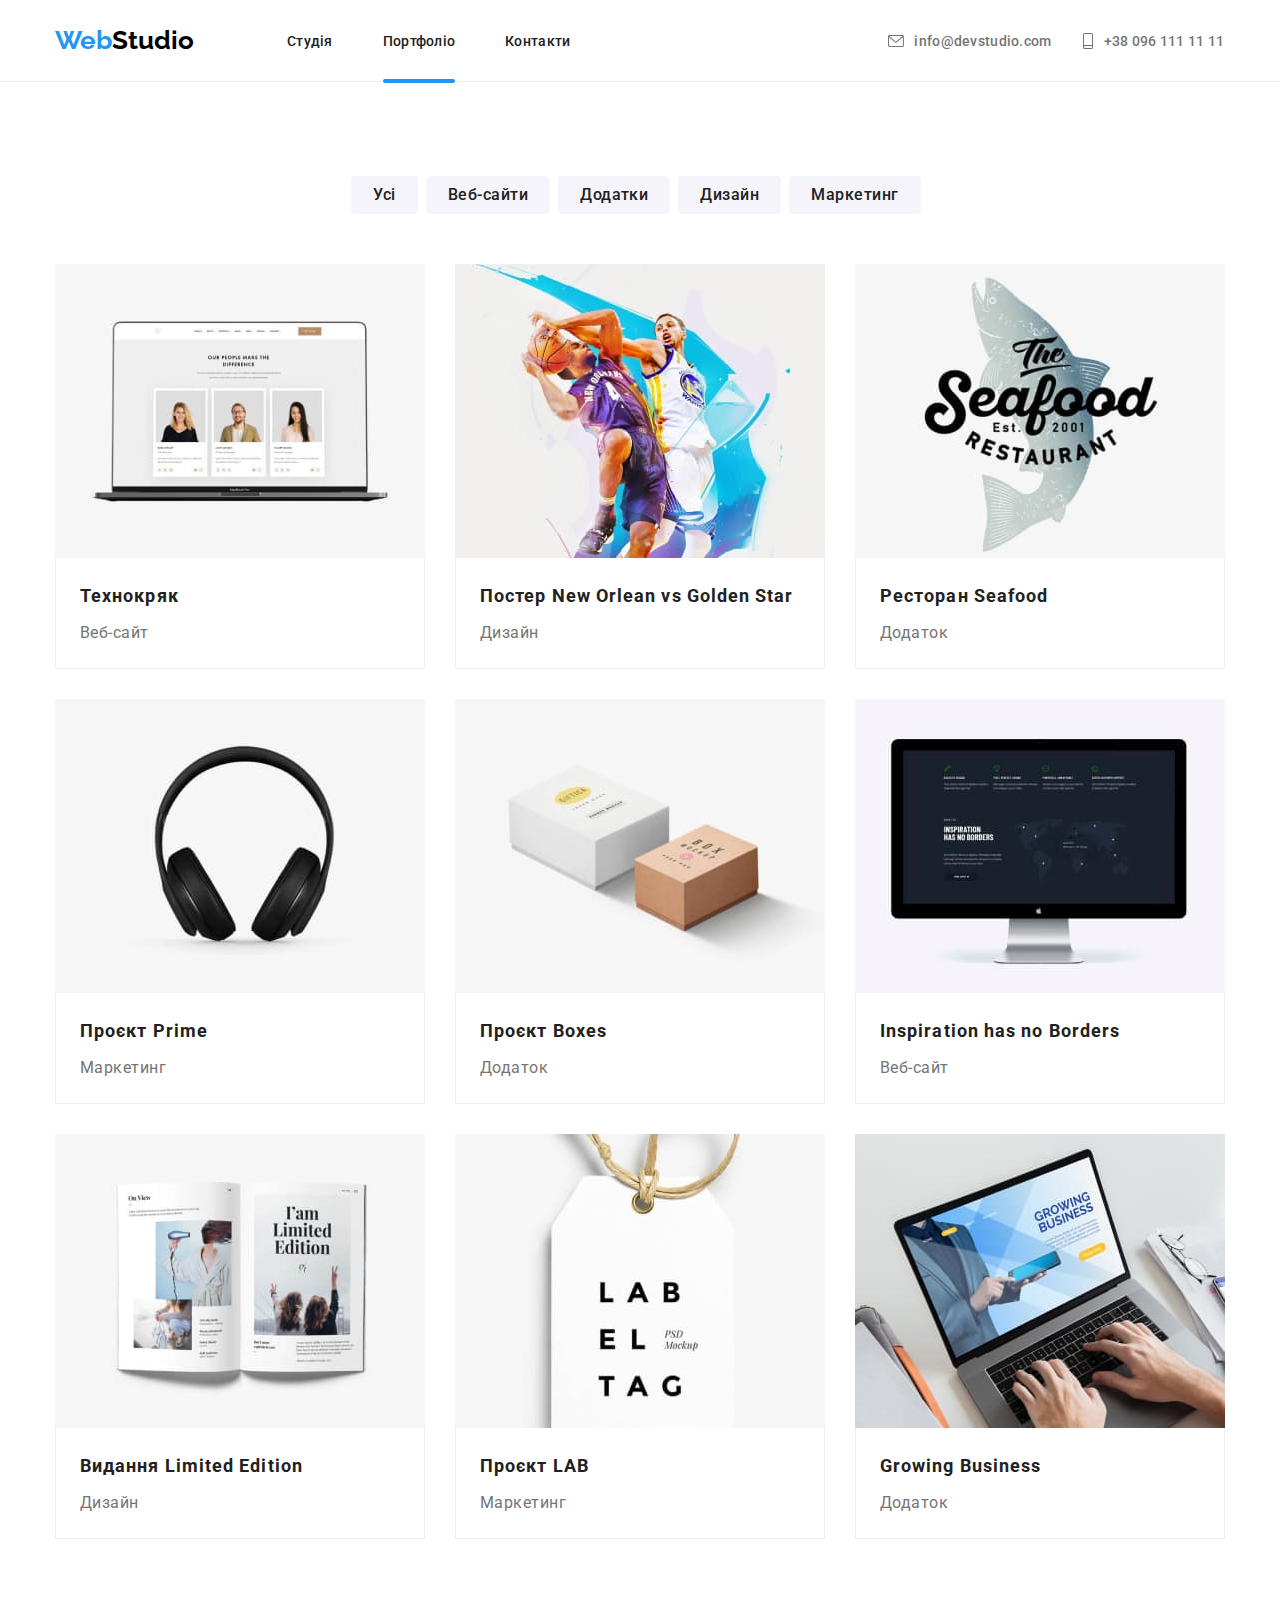
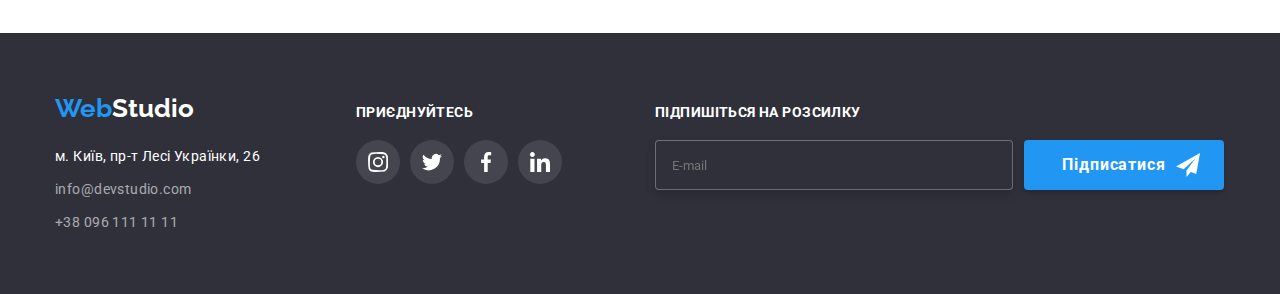
==== portfolio.html @ 70cdcb5f "Add files via upload" ====
<!DOCTYPE html>
<html lang="en">
<head>
    <meta charset="UTF-8">
    <meta http-equiv="X-UA-Compatible" content="IE=edge">
    <meta name="viewport" content="width=device-width, initial-scale=1.0">
    
    <link rel="stylesheet" href="node_modules/modern-normalize/modern-normalize.css">
    <link rel="preconnect" href="https://fonts.googleapis.com">
    <link rel="preconnect" href="https://fonts.gstatic.com" crossorigin>
    <link href="https://fonts.googleapis.com/css2?family=Raleway:wght@700&family=Roboto:wght@400;500;700;900&display=swap"
        rel="stylesheet">
    <link rel="stylesheet" href="./css/main.min.css">
    <title>Document</title>
</head>
<body>
<!--Header content  -->
    <header class="header">
    
    
    <div class="conteiner-header">
    
        <a class="logo-header" href="#">Web<span class="logo-type-header">Studio</span></a>
    
        <ul class="nav">
            <li class="list-studio"><a href="./index.html">Студія</a></li>
            <li class="list-portfolio"><a class="item-nav" href="./portfolio.html">Портфоліо</a></li>
            <li class="list-contact"><a href="/">Контакти</a></li>
        </ul>
    
        <div class="header-information">
            <ul class="header-icon">
    
                <li>
                    <a class="mail" href="mailto:info@devstudio.com">
                        <svg class="mail-icon" width="16" height="12">
                            <use href="./images/icons.svg#icon-envelope-5"></use>
                        </svg>
                        info@devstudio.com
                    </a>
                </li>
    
                <li>
                    <a class="tel" href="tel:+380961111111">
                        <svg class="tel-icon" width="12" height="16">
                            <use href="./images/icons.svg#icon-smartphone"></use>
                        </svg>
                        +38 096 111 11 11</a>
                </li>
            </ul>
        </div>
    </div>
    
    
    
    </header>

<!-- Main content -->
    <main>
        <section class="main-buttons">
            <div class="conteiner">
                <ul class="buttons">
                    <li>
                        <button class="button-sites" type="button">Усі</button>
                    </li>
                    <li>
                        <button class="button-sites" type="button">Веб-сайти</button>
                    </li>
                    <li>
                        <button class="button-sites" type="button">Додатки</button>
                    </li>
                    <li>
                        <button class="button-sites" type="button">Дизайн</button>
                    </li>
                    <li>
                        <button class="button-sites" type="button">Маркетинг</button>
                    </li>
                </ul>
            
            
                <ul class="portfolio-content">
                    <li>
                            <div class="portfolio-content-link">
                                <a class="port-link" href="#"></a>
                                <img src="images/img1.jpg" alt="Зображення ноутбуку" width="370" height="294">
                            
                                <div class="product-overlay">
                                    <p class="portfolio-box-text">Ресурс пропонує комплексні пропозиції з різним рівнем функціоналу та сервісів. Все це дозволить відвідувачу отримати
                                    вичерпні відомості про компанію чи приватну особу.</p>
                                </div> 
                            </div>                                  
                        
                            <div class="box-portfolio">
                                <h2 class="box-title">Технокряк</h2>
                                <p class="box-description">Веб-сайт</p>
                            </div>  
                    </li>
                    <li>
                            <div class="portfolio-content-link">
                                <a class="port-link" href="#"></a>
                                <img src="images/img2.jpg" alt="Зображення баскетболістів" width="370" height="294">

                                <div class="product-overlay">
                                    <p class="portfolio-box-text">Ресурс пропонує комплексні пропозиції з різним рівнем функціоналу та сервісів. Все це
                                        дозволить відвідувачу отримати
                                        вичерпні відомості про компанію чи приватну особу.</p>
                                </div>
                            </div>
                            <div class="box-portfolio">
                                <h2 class="box-title">Постер New Orlean vs Golden Star</h2>
                                <p class="box-description">Дизайн</p>
                            </div>
                    </li>
                    <li>
                            <div class="portfolio-content-link">
                                <a class="port-link" href="#"></a>
                                <img src="images/img3.jpg" alt="Логотип ресторану морської їжі" width="370" height="294">

                                <div class="product-overlay">
                                    <p class="portfolio-box-text">Ресурс пропонує комплексні пропозиції з різним рівнем функціоналу та сервісів. Все це
                                    дозволить відвідувачу отримати
                                    вичерпні відомості про компанію чи приватну особу.</p>
                                </div>
                            </div>
                            <div class="box-portfolio">
                                <h2 class="box-title">Ресторан Seafood</h2>
                                <p class="box-description">Додаток</p>
                            </div>
                    </li>
                    <li>
                        <div class="portfolio-content-link">
                        <a class="port-link" href="#"></a>
                        <img src="images/img4.jpg" alt="Зображення чорних навушників" width="370" height="294">

                        <div class="product-overlay">
                            <p class="portfolio-box-text">Ресурс пропонує комплексні пропозиції з різним рівнем функціоналу та сервісів. Все це
                                дозволить відвідувачу отримати
                                вичерпні відомості про компанію чи приватну особу.</p>
                        </div>
                        </div>
                        <div class="box-portfolio">
                            <h2 class="box-title">Проєкт Prime</h2>
                            <p class="box-description">Маркетинг</p>
                        </div>
                    </li>
                    <li>
                        <div class="portfolio-content-link">
                        <a class="port-link" href="#"></a>
                        <img src="images/img5.jpg" alt="Зображення оранжевої та білої коробочки" width="370" height="294">
                        <div class="product-overlay">
                            <p class="portfolio-box-text">Ресурс пропонує комплексні пропозиції з різним рівнем функціоналу та сервісів. Все це
                                дозволить відвідувачу отримати
                                вичерпні відомості про компанію чи приватну особу.</p>
                        </div>
                        </div>
                        <div class="box-portfolio">
                            <h2 class="box-title">Проєкт Boxes</h2>
                            <p class="box-description">Додаток</p>
                        </div>
                    </li>
                    <li>
                        <div class="portfolio-content-link">
                        <a class="port-link" href="#"></a>
                        <img src="images/img6.jpg" alt="Зображення комп'ютера з сайтом про натхнення" width="370" height="294">
                        <div class="product-overlay">
                            <p class="portfolio-box-text">Ресурс пропонує комплексні пропозиції з різним рівнем функціоналу та сервісів. Все це
                                дозволить відвідувачу отримати
                                вичерпні відомості про компанію чи приватну особу.</p>
                        </div>
                        </div>
                        <div class="box-portfolio">
                            <h2 class="box-title">Inspiration has no Borders</h2>
                            <p class="box-description">Веб-сайт</p>
                        
                        </div>
                    </li>
                    <li>
                        <div class="portfolio-content-link">
                        <a class="port-link" href="#"></a>
                        <img src="images/img7.jpg" alt="Зображення книги обмежене видання" width="370" height="294">
                        <div class="product-overlay">
                            <p class="portfolio-box-text">Ресурс пропонує комплексні пропозиції з різним рівнем функціоналу та сервісів. Все це
                                дозволить відвідувачу отримати
                                вичерпні відомості про компанію чи приватну особу.</p>
                        </div>
                        </div>
                        <div class="box-portfolio">
                            <h2 class="box-title">Видання Limited Edition</h2>
                            <p class="box-description">Дизайн</p>
                        </div>
                    </li>
                    <li>
                        <div class="portfolio-content-link">
                        <a class="port-link" href="#"></a>
                        <img src="images/img8.jpg" alt="Зображення білої етикетки з коричневою стрічкою" width="370" height="294">
                        <div class="product-overlay">
                            <p class="portfolio-box-text">Ресурс пропонує комплексні пропозиції з різним рівнем функціоналу та сервісів. Все це
                                дозволить відвідувачу отримати
                                вичерпні відомості про компанію чи приватну особу.</p>
                        </div>
                        </div>
                        <div class="box-portfolio">
                            <h2 class="box-title">Проєкт LAB</h2>
                            <p class="box-description">Маркетинг</p>    
                        </div>
                    </li>
                    <li>
                        <div class="portfolio-content-link">
                        <a class="port-link" href="#"></a>
                        <img src="images/img9.jpg" alt="Зображення робочого столу та ноутбуку зі сторінкою про зростаючий бізнес" width="370" height="294">
                        <div class="product-overlay">
                            <p class="portfolio-box-text">Ресурс пропонує комплексні пропозиції з різним рівнем функціоналу та сервісів. Все це
                                дозволить відвідувачу отримати
                                вичерпні відомості про компанію чи приватну особу.</p>
                        </div>
                        </div>
                        <div class="box-portfolio">
                            <h2 class="box-title">Growing Business</h2>
                            <p class="box-description">Додаток</p>
                        </div>
                    </li>
            
                </ul>
            
            </div>
        </section>

    </main>

<!-- Footer content -->
    <footer class="footer">
        <!-- Підвал -->
    
        <div class="conteiner-footer">
            <div class="footer-loc">
                <a class="logo-block-footer" href="#">Web<span class="logo-type-footer">Studio</span></a>
    
                <address>
                    <ul>
                        <li class="list-footer">
                            <a class="footer-geo" href="https://goo.gl/maps/CPtrU1FHBa2aNyZL9" target="_blank"
                                rel="noopener noreferrer nofollow">м. Київ,
                                пр-т Лесі
                                Українки, 26</a>
                        </li>
                        <li class="list-footer">
                            <a class="footer-mail" href="mailto:info@devstudio.com">info@devstudio.com</a>
                        </li>
                        <li>
                            <a class="footer-tel" href="tel:+380961111111">+38 096 111 11 11</a>
                        </li>
                    </ul>
                </address>
            </div>
    
            <div class="footer-icon">
                <p class="footer-txt">Приєднуйтесь</p>
                <ul class="footer-icon-item">
                    <li>
                        <a class="card-soc-footer" href="#">
                            <svg class="card-soc-icon-footer" width="20" height="20">
                                <use href="./images/icons.svg#icon-instagram"></use>
                            </svg>
                        </a>
                    </li>
    
                    <li>
                        <a class="card-soc-footer" href="#">
                            <svg class="card-soc-icon-footer" width="20" height="20">
                                <use href="./images/icons.svg#icon-tw"></use>
                            </svg>
                        </a>
                    </li>
    
                    <li>
                        <a class="card-soc-footer" href="#">
                            <svg class="card-soc-icon-footer" width="20" height="20">
                                <use href="./images/icons.svg#icon-facebook"></use>
                            </svg>
                        </a>
                    </li>
    
                    <li>
                        <a class="card-soc-footer" href="#">
                            <svg class="card-soc-icon-footer" width="20" height="20">
                                <use href="./images/icons.svg#icon-icon_IN"></use>
                            </svg>
                        </a>
                    </li>
                </ul>
            </div>

            <div class="footer-form">
                <p class="footer-form-txt">Підпишіться на розсилку</p>
                <form>
                    <input class="form-mail" type="email" name="E-mail" id="E-mail" placeholder="E-mail" aria-label="E-mail" />
                
                    <button class="footer-form-button" type="submit"><span class="footer-form-button-txt">Підписатися</span>
                        <svg class="footer-form-icon" width="24" height="24">
                            <use href="./images/symbol-defs .svg#icon-icon-send"></use>
                        </svg>
                    </button>
                
                </form>
            </div>

        </div>
    </footer>

</body>
</html>
---- css/main.min.css ----
nav,footer,header,aside{display:block}html,body{height:100%;width:100%;line-height:1;font-size:14px;font-family:"Roboto","Raleway"}input,button,textarea{font-family:inherit}input::-ms-clear{display:none}.button{cursor:pointer}img{vertical-align:top}h1,h2,h3,h4,h5,h6{font-size:inherit;font-weight:inherit}img{max-width:100%;display:block}textarea{resize:none}*{padding:0;margin:0;border:0}*,*:before,*:after{-webkit-box-sizing:border-box;box-sizing:border-box}button::-moz-focus-inner{padding:0;border:0}a,a:visited{text-decoration:none}a:hover{text-decoration:none}ul li{list-style:none}.header{padding-top:25px;padding-bottom:25px;border-bottom:1px solid #ececec}.conteiner-header{display:-webkit-box;display:-ms-flexbox;display:flex;-webkit-box-align:center;-ms-flex-align:center;align-items:center;width:1200px;margin:0 auto;padding:0 15px}.logo-header{color:#2196f3;font-family:"Raleway";font-weight:700;font-size:26px;line-height:31px;margin-right:93px}.logo-type-header{color:#000}.nav{display:-webkit-box;display:-ms-flexbox;display:flex;-webkit-box-align:center;-ms-flex-align:center;align-items:center;font-family:inherit;font-weight:500;font-size:14px;line-height:16px;letter-spacing:.02em;color:#212121;cursor:pointer;margin-right:318px}.list-studio,.list-portfolio{margin-right:50px}.nav>li>a{font-family:inherit;font-weight:500;font-size:14px;line-height:16px;letter-spacing:.02em;color:#212121;-webkit-transition-property:color;transition-property:color;-webkit-transition-duration:250ms;transition-duration:250ms;-webkit-transition-timing-function:cubic-bezier(0.4, 0, 0.2, 1);transition-timing-function:cubic-bezier(0.4, 0, 0.2, 1);padding-bottom:33px;position:relative}.nav>li>a:hover{color:#2196f3}.item-nav::after{position:absolute;content:"";display:block;width:100%;height:4px;background-color:#2196f3;border-radius:2px;left:0;bottom:-1px}.mail{font-family:inherit;font-weight:500;font-size:14px;line-height:16px;letter-spacing:.02em;color:#757575;margin-right:30px;display:-webkit-box;display:-ms-flexbox;display:flex;-webkit-box-align:center;-ms-flex-align:center;align-items:center;-webkit-transition-property:color;transition-property:color;-webkit-transition-duration:250ms;transition-duration:250ms;-webkit-transition-timing-function:cubic-bezier(0.4, 0, 0.2, 1);transition-timing-function:cubic-bezier(0.4, 0, 0.2, 1)}.mail:hover,.mail:focus{color:#2196f3}.mail-icon{margin-right:10px;fill:#757575;-webkit-transition-property:color;transition-property:color;-webkit-transition-duration:250ms;transition-duration:250ms;-webkit-transition-timing-function:cubic-bezier(0.4, 0, 0.2, 1);transition-timing-function:cubic-bezier(0.4, 0, 0.2, 1)}.mail:hover .mail-icon,.mail:focus .mail-icon{fill:#2196f3}.tel-icon{margin-right:10px;fill:currentColor;-webkit-transition-property:color;transition-property:color;-webkit-transition-duration:250ms;transition-duration:250ms;-webkit-transition-timing-function:cubic-bezier(0.4, 0, 0.2, 1);transition-timing-function:cubic-bezier(0.4, 0, 0.2, 1)}.tel:hover .tel-icon,.tel:focus .tel-icon{fill:#2196f3}.header-icon{display:-webkit-box;display:-ms-flexbox;display:flex;-webkit-box-align:center;-ms-flex-align:center;align-items:center;-webkit-box-pack:center;-ms-flex-pack:center;justify-content:center}.tel{font-family:inherit;font-weight:500;font-size:14px;line-height:16px;letter-spacing:.02em;color:#757575;display:-webkit-box;display:-ms-flexbox;display:flex;-webkit-box-align:center;-ms-flex-align:center;align-items:center;-webkit-transition-property:color;transition-property:color;-webkit-transition-duration:250ms;transition-duration:250ms;-webkit-transition-timing-function:cubic-bezier(0.4, 0, 0.2, 1);transition-timing-function:cubic-bezier(0.4, 0, 0.2, 1)}.tel:hover,.tel:focus{color:#2196f3}.title{background:#2f303a;padding:200px 0 200px 0;background-image:-webkit-gradient(linear, left top, right top, from(rgba(47, 48, 58, 0.4)), to(rgba(47, 48, 58, 0.4))),url(../images/img_bg.jpg);background-image:linear-gradient(to right, rgba(47, 48, 58, 0.4), rgba(47, 48, 58, 0.4)),url(../images/img_bg.jpg);background-repeat:no-repeat;background-size:cover}.title-site{font-family:inherit;font-weight:900;font-size:44px;line-height:60px;text-align:center;letter-spacing:.06em;text-transform:uppercase;color:#fff;max-width:696px;margin:0 auto;margin-bottom:32px}.conteiner-title{width:1200px;margin:0 auto;padding:0 15px}.conteiner{margin:0 auto;width:1200px;padding:0 15px}.button{display:block;margin:0 auto;background:#2196f3;-webkit-box-shadow:0px 4px 4px rgba(0,0,0,.15);box-shadow:0px 4px 4px rgba(0,0,0,.15);border-radius:4px;padding:10px 32px 10px 32px;-webkit-transition-property:background-color;transition-property:background-color;-webkit-transition-duration:250ms;transition-duration:250ms;-webkit-transition-timing-function:cubic-bezier(0.4, 0, 0.2, 1);transition-timing-function:cubic-bezier(0.4, 0, 0.2, 1)}.button:hover,.button:focus{background:#188ce8;-webkit-box-shadow:0px 4px 4px rgba(0,0,0,.15);box-shadow:0px 4px 4px rgba(0,0,0,.15)}.button:active{background:#188ce8;-webkit-box-shadow:0px 4px 4px rgba(0,0,0,.15);box-shadow:0px 4px 4px rgba(0,0,0,.15)}.button-txt{font-family:inherit;font-weight:700;font-size:16px;line-height:30px;display:-webkit-box;display:-ms-flexbox;display:flex;-webkit-box-align:center;-ms-flex-align:center;align-items:center;text-align:center;letter-spacing:.06em;color:#fff}.qualites{display:-webkit-box;display:-ms-flexbox;display:flex;-ms-flex-line-pack:center;align-content:center;padding-top:94px;padding-bottom:94px}.qualites-list{display:-webkit-box;display:-ms-flexbox;display:flex;gap:30px}.qualites-icon-warning{margin:0 auto;width:270px;height:120px;background:#f5f4fa;border-radius:4px;margin-bottom:30px;display:-webkit-box;display:-ms-flexbox;display:flex;-webkit-box-pack:center;-ms-flex-pack:center;justify-content:center;-webkit-box-align:center;-ms-flex-align:center;align-items:center}.qualites-title{font-family:inherit;font-weight:700;font-size:14px;line-height:16px;letter-spacing:.03em;text-transform:uppercase;color:#212121;margin-bottom:10px}.qualites-txt{font-family:inherit;font-weight:400;font-size:14px;line-height:24px;letter-spacing:.03em;color:#757575;width:270px}.about-company{padding-bottom:94px}.company-title{font-family:inherit;font-weight:700;font-size:36px;line-height:42px;text-align:center;letter-spacing:.03em;color:#212121;text-align:center;margin-bottom:50px}.company-img{display:-webkit-box;display:-ms-flexbox;display:flex;position:relative}.company-img-label{position:relative}.image-company{margin-right:30px}.label{position:absolute;width:370px;height:70px;background:rgba(47,48,58,.8);bottom:0}.label-txt{font-weight:700;font-size:14px;line-height:16px;text-align:center;letter-spacing:.03em;text-transform:uppercase;color:#fff;margin-top:27px}.command{padding-top:94px;padding-bottom:94px;background:#f5f4fa}.command-title{font-family:inherit;font-weight:700;font-size:36px;line-height:42px;text-align:center;letter-spacing:.03em;color:#212121;margin-bottom:50px}.list-command{display:-webkit-box;display:-ms-flexbox;display:flex;-ms-flex-line-pack:center;align-content:center}.list-command>li{margin-right:30px}.command-members{font-family:inherit;font-weight:500;font-size:16px;line-height:19px;text-align:center;letter-spacing:.03em;color:#212121;margin-bottom:10px}.command-position{font-family:inherit;font-weight:400;font-size:16px;line-height:19px;text-align:center;letter-spacing:.03em;color:#757575;margin-bottom:16px}.card{width:270px;padding:30px;background:#fff;-webkit-box-shadow:0px 1px 3px rgba(0,0,0,.12),0px 1px 1px rgba(0,0,0,.14),0px 2px 1px rgba(0,0,0,.2);box-shadow:0px 1px 3px rgba(0,0,0,.12),0px 1px 1px rgba(0,0,0,.14),0px 2px 1px rgba(0,0,0,.2);border-radius:0px 0px 4px 4px}.card-soc-link{display:-webkit-box;display:-ms-flexbox;display:flex;-webkit-box-pack:center;-ms-flex-pack:center;justify-content:center;gap:10px}.card-soc{display:-webkit-box;display:-ms-flexbox;display:flex;-webkit-box-align:center;-ms-flex-align:center;align-items:center;-webkit-box-pack:center;-ms-flex-pack:center;justify-content:center;width:44px;height:44px;background-color:#fff;border-radius:50%;-webkit-transition-property:background-color;transition-property:background-color;-webkit-transition-duration:250ms;transition-duration:250ms;-webkit-transition-timing-function:cubic-bezier(0.4, 0, 0.2, 1);transition-timing-function:cubic-bezier(0.4, 0, 0.2, 1)}.card-soc:hover,.card-soc:focus{background-color:#2196f3;outline:none}.card-soc-icon{fill:#afb1b8;-webkit-transition-property:fill;transition-property:fill;-webkit-transition-duration:250ms;transition-duration:250ms;-webkit-transition-timing-function:cubic-bezier(0.4, 0, 0.2, 1);transition-timing-function:cubic-bezier(0.4, 0, 0.2, 1)}.card-soc:hover .card-soc-icon,.card-soc:focus .card-soc-icon{fill:#fff}.klients{padding-top:94px;padding-bottom:94px}.klients-title{font-style:normal;font-weight:700;font-size:36px;line-height:42px;text-align:center;letter-spacing:.03em;color:#212121;margin-bottom:50px}.klients-list{display:-webkit-box;display:-ms-flexbox;display:flex;-ms-flex-line-pack:center;align-content:center;-webkit-box-pack:center;-ms-flex-pack:center;justify-content:center;gap:30px}.klients-link{display:-webkit-box;display:-ms-flexbox;display:flex;-webkit-box-align:center;-ms-flex-align:center;align-items:center;-webkit-box-pack:center;-ms-flex-pack:center;justify-content:center;border:1px solid #afb1b8;border-radius:4px;width:170px;height:92px;-webkit-transition-property:border;transition-property:border;-webkit-transition-duration:250ms;transition-duration:250ms;-webkit-transition-timing-function:cubic-bezier(0.4, 0, 0.2, 1);transition-timing-function:cubic-bezier(0.4, 0, 0.2, 1)}.klients-link:hover,.klients-link:focus{border:1px solid #2196f3}.klients-icon{fill:#afb1b8;-webkit-transition-property:fill;transition-property:fill;-webkit-transition-duration:250ms;transition-duration:250ms;-webkit-transition-timing-function:cubic-bezier(0.4, 0, 0.2, 1);transition-timing-function:cubic-bezier(0.4, 0, 0.2, 1)}.klients-link:hover .klients-icon,.klients-link:focus .klients-icon{fill:#2196f3}.logo-block-footer{display:inline-block;font-family:"Raleway";font-weight:700;font-size:26px;line-height:31px;color:#2196f3;margin-bottom:20px}.logo-type-footer{color:#fff}.list-footer{margin-bottom:9px;width:231px}.footer{padding-bottom:60px;padding-top:60px;background:#2f303a}.conteiner-footer{width:1200px;margin:0 auto;padding:0 15px;display:-webkit-box;display:-ms-flexbox;display:flex;-webkit-box-align:baseline;-ms-flex-align:baseline;align-items:baseline}.footer-loc{margin-right:70px}.footer-geo{font-family:inherit;font-style:normal;font-size:14px;line-height:24px;letter-spacing:.03em;color:#fff}.footer-mail{font-family:inherit;font-style:normal;font-size:14px;line-height:24px;letter-spacing:.03em;color:rgba(255,255,255,.6)}.footer-tel{font-family:inherit;font-style:normal;font-size:14px;line-height:24px;letter-spacing:.03em;color:rgba(255,255,255,.6)}.footer-icon{display:inline-block;margin-right:93px}.footer-icon-item{display:-webkit-box;display:-ms-flexbox;display:flex;gap:10px}.footer-txt{font-family:"Roboto";font-style:normal;font-weight:700;font-size:14px;line-height:16px;letter-spacing:.03em;text-transform:uppercase;color:#fff;margin-bottom:20px}.card-soc-footer{display:-webkit-box;display:-ms-flexbox;display:flex;-webkit-box-align:center;-ms-flex-align:center;align-items:center;-webkit-box-pack:center;-ms-flex-pack:center;justify-content:center;width:44px;height:44px;background:rgba(255,255,255,.1);border-radius:50%;-webkit-transition-property:background-color;transition-property:background-color;-webkit-transition-duration:250ms;transition-duration:250ms;-webkit-transition-timing-function:cubic-bezier(0.4, 0, 0.2, 1);transition-timing-function:cubic-bezier(0.4, 0, 0.2, 1)}.card-soc-footer:hover,.card-soc-footer:focus{background-color:#2196f3}.card-soc-icon-footer{fill:#fff}.footer-form{display:inline-block}.footer-form-txt{margin-bottom:20px;font-family:"Roboto";font-style:normal;font-weight:700;font-size:14px;line-height:16px;letter-spacing:.03em;text-transform:uppercase;color:#fff}.form-mail{color:#fff;border:1px solid rgba(255,255,255,.3);-webkit-filter:drop-shadow(0px 4px 4px rgba(0, 0, 0, 0.15));filter:drop-shadow(0px 4px 4px rgba(0, 0, 0, 0.15));border-radius:4px;width:358px;height:50px;background:#2f303a;padding-left:16px;margin-right:11px;position:relative}.footer-form-button{background:#2196f3;-webkit-box-shadow:0px 4px 4px rgba(0,0,0,.15);box-shadow:0px 4px 4px rgba(0,0,0,.15);border-radius:4px;width:200px;height:50px;position:absolute}.footer-form-button-txt{font-family:"Roboto";font-style:normal;font-weight:700;font-size:16px;line-height:30px;letter-spacing:.06em;color:#fff;margin-right:10px;margin-left:-10px}.footer-form-icon{position:absolute;top:13px}.main-buttons{padding-top:94px;padding-bottom:94px}.buttons{display:-webkit-box;display:-ms-flexbox;display:flex;-webkit-box-pack:center;-ms-flex-pack:center;justify-content:center;margin-bottom:50px}ul.buttons>li{display:inline;margin-right:8px}.button-sites{padding:6px 22px 6px 22px;background:#f5f4fa;font-family:inherit;font-weight:500;font-size:16px;line-height:26px;text-align:center;letter-spacing:.03em;color:#212121;border-radius:4px;cursor:pointer;-webkit-transition-property:background,color,-webkit-box-shadow;transition-property:background,color,-webkit-box-shadow;transition-property:background,color,box-shadow;transition-property:background,color,box-shadow,-webkit-box-shadow;-webkit-transition-duration:250ms;transition-duration:250ms;-webkit-transition-timing-function:cubic-bezier(0.4, 0, 0.2, 1);transition-timing-function:cubic-bezier(0.4, 0, 0.2, 1)}.button-sites:active,.button-sites:hover,.button-sites:focus{background:#2196f3;color:#fff;border-radius:4px;-webkit-box-shadow:0px 3px 1px rgba(0,0,0,.1),0px 1px 2px rgba(0,0,0,.08),0px 2px 2px rgba(0,0,0,.12);box-shadow:0px 3px 1px rgba(0,0,0,.1),0px 1px 2px rgba(0,0,0,.08),0px 2px 2px rgba(0,0,0,.12)}.portfolio-content{position:relative;width:1200px;margin:0 auto;display:-webkit-box;display:-ms-flexbox;display:flex;-ms-flex-wrap:wrap;flex-wrap:wrap;gap:30px}.portfolio-content>li{-webkit-transition-property:-webkit-box-shadow;transition-property:-webkit-box-shadow;transition-property:box-shadow;transition-property:box-shadow, -webkit-box-shadow;-webkit-transition-duration:250ms;transition-duration:250ms;-webkit-transition-timing-function:cubic-bezier(0.4, 0, 0.2, 1);transition-timing-function:cubic-bezier(0.4, 0, 0.2, 1)}.portfolio-content>li:hover{-webkit-box-shadow:0px 1px 1px rgba(0,0,0,.12),0px 4px 4px rgba(0,0,0,.06),1px 4px 6px rgba(0,0,0,.16);box-shadow:0px 1px 1px rgba(0,0,0,.12),0px 4px 4px rgba(0,0,0,.06),1px 4px 6px rgba(0,0,0,.16)}.portfolio-content>li:hover .product-overlay{-webkit-transform:translateY(0);transform:translateY(0)}.portfolio-content-link{position:relative;overflow:hidden}.product-overlay{position:absolute;top:0;height:294px;width:370px;-webkit-transform:translateY(137%);transform:translateY(137%);-webkit-transition:-webkit-transform;transition:-webkit-transform;transition:transform;transition:transform, -webkit-transform;-webkit-transition-duration:250ms;transition-duration:250ms;-webkit-transition-timing-function:cubic-bezier(0.4, 0, 0.2, 1);transition-timing-function:cubic-bezier(0.4, 0, 0.2, 1);background:rgba(33,150,243,.9)}.portfolio-content>li:hover .product-overlay{-webkit-transform:translateY(0);transform:translateY(0)}.portfolio-box-text{font-weight:400;font-size:18px;line-height:28px;letter-spacing:.03em;font-style:normal;font-family:"Roboto";color:#fff;padding:63px 24px}.box-portfolio{padding:20px 24px 20px 24px;background:#fff;border:1px solid #eee;border-top:0px}.box-title{margin-bottom:4px;font-family:inherit;font-weight:700;font-size:18px;line-height:36px;letter-spacing:.06em;color:#212121}.box-description{font-family:inherit;font-weight:400;font-size:16px;line-height:30px;letter-spacing:.03em;color:#757575}.backdrop{position:fixed;top:0;left:0;width:100%;height:100%;background:rgba(0,0,0,.2);opacity:1;-webkit-transition:visibility,opacity 250ms cubic-bezier(0.4, 0, 0.2, 1);transition:visibility,opacity 250ms cubic-bezier(0.4, 0, 0.2, 1)}.backdrop.is-hidden{opacity:0;pointer-events:none;visibility:hidden}.modal{position:absolute;top:50%;left:50%;-webkit-transform:translate(-50%, -50%);transform:translate(-50%, -50%);width:528px;height:581px;background:#fff;-webkit-box-shadow:0px 1px 3px rgba(0,0,0,.12),0px 1px 1px rgba(0,0,0,.14),0px 2px 1px rgba(0,0,0,.2);box-shadow:0px 1px 3px rgba(0,0,0,.12),0px 1px 1px rgba(0,0,0,.14),0px 2px 1px rgba(0,0,0,.2);border-radius:4px;padding:40px}label{display:-webkit-box;display:-ms-flexbox;display:flex}.modal-title{font-family:"Roboto";font-style:normal;font-weight:700;font-size:20px;line-height:23px;text-align:center;letter-spacing:.03em;color:#212121;margin-bottom:12px}.box-form{width:100%}.form-field{margin-bottom:10px;position:relative}.form-input{margin:0;border:1px solid rgba(33,33,33,.2);border-radius:4px;width:100%;padding:12px 42px;-webkit-transition-property:border;transition-property:border;-webkit-transition-duration:250ms;transition-duration:250ms;-webkit-transition-timing-function:cubic-bezier(0.4, 0, 0.2, 1);transition-timing-function:cubic-bezier(0.4, 0, 0.2, 1);cursor:pointer}.form-input:hover,.form-input:focus{border:1px solid #2196f3}.form-field-icon{position:absolute;top:29px;left:12px;-webkit-transition-property:fill;transition-property:fill;-webkit-transition-duration:250ms;transition-duration:250ms;-webkit-transition-timing-function:cubic-bezier(0.4, 0, 0.2, 1);transition-timing-function:cubic-bezier(0.4, 0, 0.2, 1)}.form-input:hover+.form-field-icon,.form-input:focus+.form-field-icon{fill:#2196f3}.input-l{margin:0;border:1px solid rgba(33,33,33,.2);border-radius:4px;width:100%;padding:12px 16px;-webkit-transition-property:border;transition-property:border;-webkit-transition-duration:250ms;transition-duration:250ms;-webkit-transition-timing-function:cubic-bezier(0.4, 0, 0.2, 1);transition-timing-function:cubic-bezier(0.4, 0, 0.2, 1);cursor:pointer}.input-l:hover,.input-l:focus{border:1px solid #2196f3}.form-label{margin-bottom:4px;font-weight:400;font-size:12px;line-height:14px;letter-spacing:.01em;color:#757575}.modal-conditions{margin-bottom:30px;margin-right:12px}.modal-form-txt{font-family:"Roboto";font-style:normal;font-weight:400;font-size:14px;line-height:24px;letter-spacing:.03em;color:#757575}.conditions{font-family:"Roboto";font-style:normal;font-weight:400;font-size:14px;line-height:24px;letter-spacing:.03em;-webkit-text-decoration-line:underline;text-decoration-line:underline;color:#2196f3;margin-left:5px}.close{position:absolute;top:6px;right:5px}.btn-close:hover>.close,.btn-close:focus>.close{fill:#2196f3}.btn-close{position:absolute;right:8px;top:8px;border-radius:50%;width:30px;height:30px;background:#fff;border:1px solid rgba(0,0,0,.1);cursor:pointer}.checkbox{margin-top:4px;margin-right:7px;width:16px;height:15px;appearance:none;-webkit-appearance:none;-moz-appearance:none;display:-webkit-box;display:-ms-flexbox;display:flex}.check__box{margin-right:7px;margin-top:4px;width:16px;height:15px;display:-webkit-box;display:-ms-flexbox;display:flex}.checkbox:checked+.check__box{background-image:url(../images/icon_check.svg)}.checkbox:checked+.check__box>.check__box_b{opacity:0}.button-modal{background:#2196f3;-webkit-box-shadow:0px 4px 4px rgba(0,0,0,.15);box-shadow:0px 4px 4px rgba(0,0,0,.15);border-radius:4px;width:200px;height:50px;margin:0 164px;-webkit-transition-property:background;transition-property:background;-webkit-transition-duration:250ms;transition-duration:250ms;-webkit-transition-timing-function:cubic-bezier(0.4, 0, 0.2, 1);transition-timing-function:cubic-bezier(0.4, 0, 0.2, 1);-webkit-transform:translateX(-20%);transform:translateX(-20%)}.button-modal:hover,.button-modal:focus{background:#188ce8}.button-modal-form-txt{font-weight:700;font-size:16px;line-height:30px;letter-spacing:.06em;color:#fff}/*# sourceMappingURL=main.min.css.map */
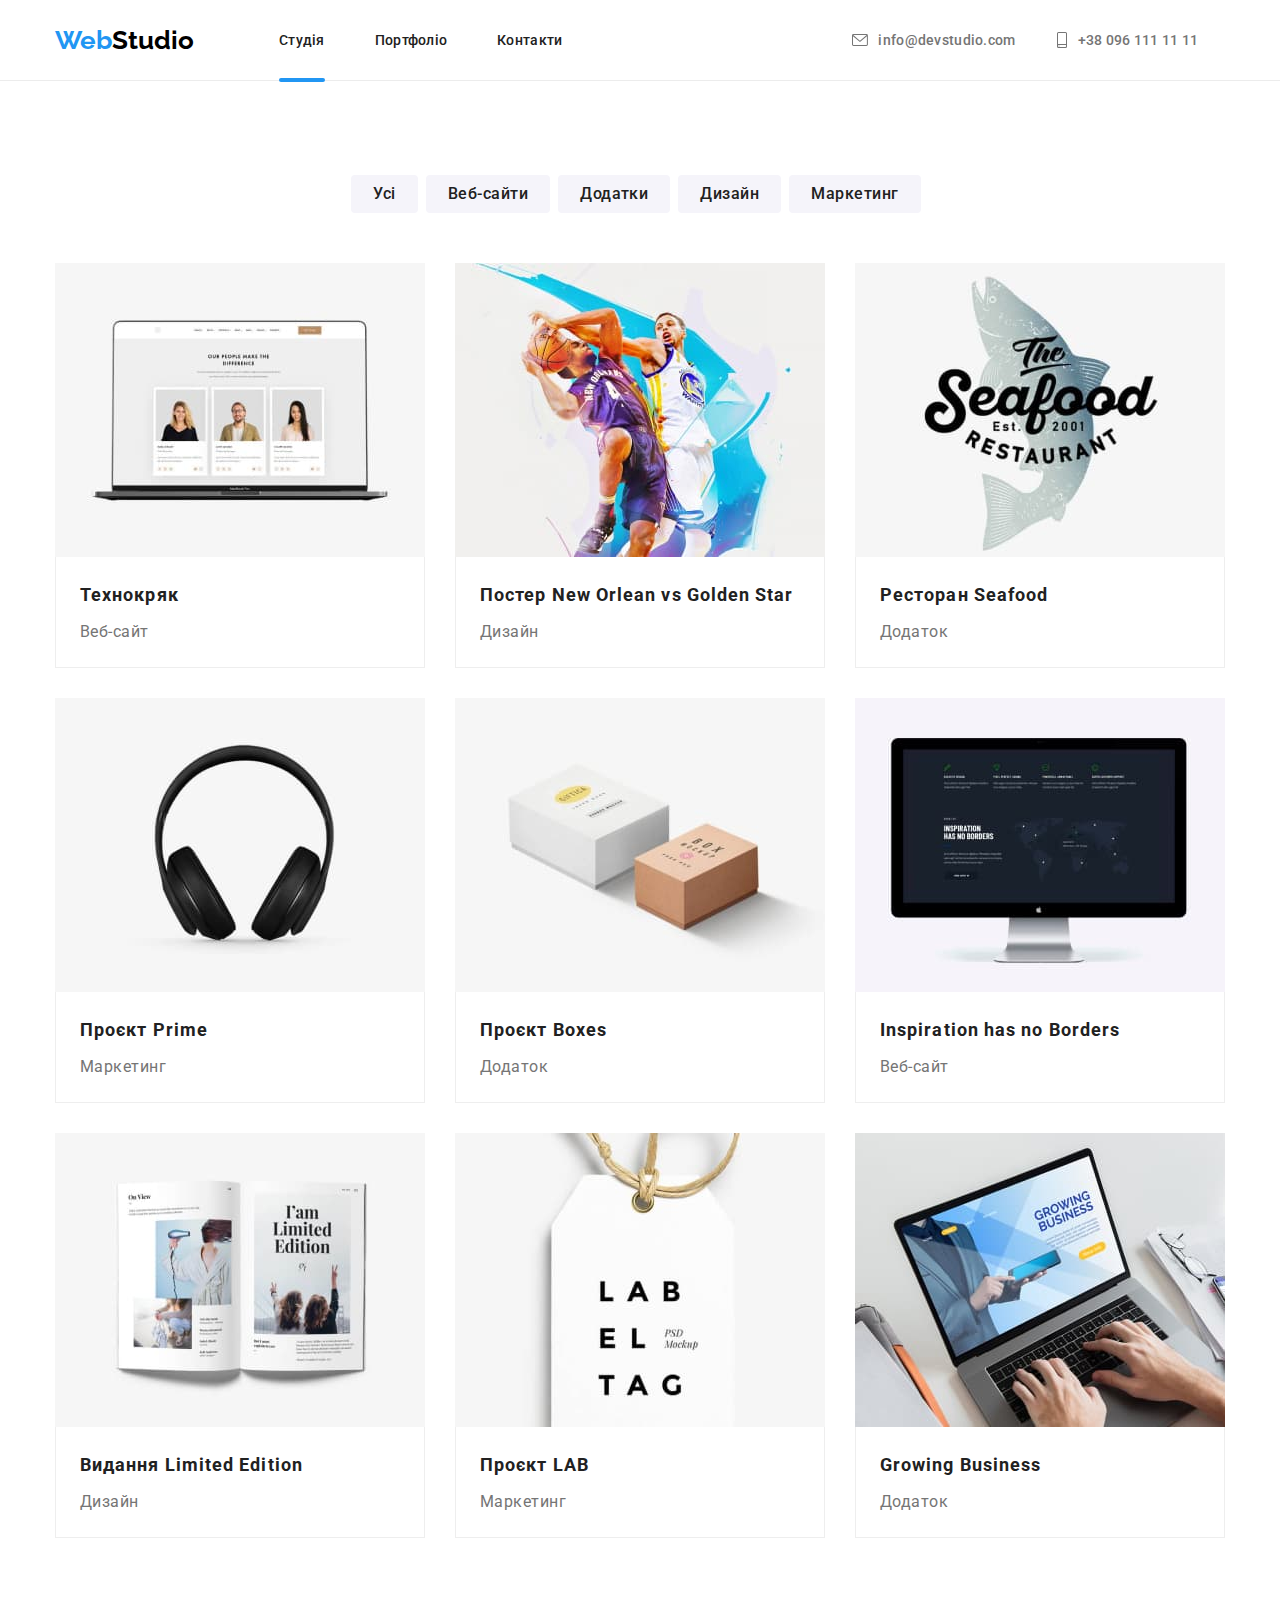
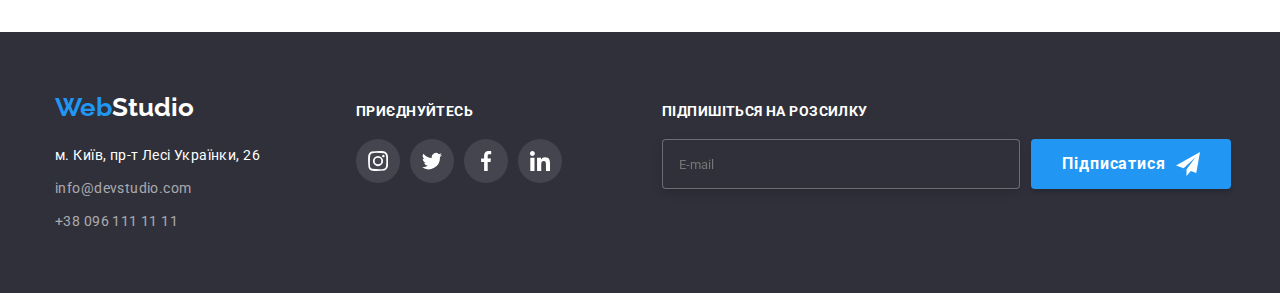
==== commit c81a9eef: "." ====
--- a/portfolio.html
+++ b/portfolio.html
@@ -23,12 +23,12 @@
         <a class="logo-header" href="#">Web<span class="logo-type-header">Studio</span></a>
     
         <ul class="nav">
-            <li class="list-studio"><a href="./index.html">Студія</a></li>
-            <li class="list-portfolio"><a class="item-nav" href="./portfolio.html">Портфоліо</a></li>
-            <li class="list-contact"><a href="/">Контакти</a></li>
+            <li class="list-studio"><a href="./index.html" class="item-nav">Студія</a></li>
+            <li class="list-portfolio"><a href="./portfolio.html" class="item-nav-list">Портфоліо</a></li>
+            <li class="list-contact"><a href="/" class="item-nav-list">Контакти</a></li>
         </ul>
     
-        <div class="header-information">
+        <div class="header-information header-centr">
             <ul class="header-icon">
     
                 <li>
@@ -49,7 +49,7 @@
                 </li>
             </ul>
         </div>
-    </div>
+
     
     
     
@@ -292,15 +292,15 @@
 
             <div class="footer-form">
                 <p class="footer-form-txt">Підпишіться на розсилку</p>
-                <form>
+                <form class="form-flex">
                     <input class="form-mail" type="email" name="E-mail" id="E-mail" placeholder="E-mail" aria-label="E-mail" />
-                
+            
                     <button class="footer-form-button" type="submit"><span class="footer-form-button-txt">Підписатися</span>
                         <svg class="footer-form-icon" width="24" height="24">
                             <use href="./images/symbol-defs .svg#icon-icon-send"></use>
                         </svg>
                     </button>
-                
+            
                 </form>
             </div>
 
--- a/css/main.min.css
+++ b/css/main.min.css
@@ -1 +1 @@
-nav,footer,header,aside{display:block}html,body{height:100%;width:100%;line-height:1;font-size:14px;font-family:"Roboto","Raleway"}input,button,textarea{font-family:inherit}input::-ms-clear{display:none}.button{cursor:pointer}img{vertical-align:top}h1,h2,h3,h4,h5,h6{font-size:inherit;font-weight:inherit}img{max-width:100%;display:block}textarea{resize:none}*{padding:0;margin:0;border:0}*,*:before,*:after{-webkit-box-sizing:border-box;box-sizing:border-box}button::-moz-focus-inner{padding:0;border:0}a,a:visited{text-decoration:none}a:hover{text-decoration:none}ul li{list-style:none}.header{padding-top:25px;padding-bottom:25px;border-bottom:1px solid #ececec}.conteiner-header{display:-webkit-box;display:-ms-flexbox;display:flex;-webkit-box-align:center;-ms-flex-align:center;align-items:center;width:1200px;margin:0 auto;padding:0 15px}.logo-header{color:#2196f3;font-family:"Raleway";font-weight:700;font-size:26px;line-height:31px;margin-right:93px}.logo-type-header{color:#000}.nav{display:-webkit-box;display:-ms-flexbox;display:flex;-webkit-box-align:center;-ms-flex-align:center;align-items:center;font-family:inherit;font-weight:500;font-size:14px;line-height:16px;letter-spacing:.02em;color:#212121;cursor:pointer;margin-right:318px}.list-studio,.list-portfolio{margin-right:50px}.nav>li>a{font-family:inherit;font-weight:500;font-size:14px;line-height:16px;letter-spacing:.02em;color:#212121;-webkit-transition-property:color;transition-property:color;-webkit-transition-duration:250ms;transition-duration:250ms;-webkit-transition-timing-function:cubic-bezier(0.4, 0, 0.2, 1);transition-timing-function:cubic-bezier(0.4, 0, 0.2, 1);padding-bottom:33px;position:relative}.nav>li>a:hover{color:#2196f3}.item-nav::after{position:absolute;content:"";display:block;width:100%;height:4px;background-color:#2196f3;border-radius:2px;left:0;bottom:-1px}.mail{font-family:inherit;font-weight:500;font-size:14px;line-height:16px;letter-spacing:.02em;color:#757575;margin-right:30px;display:-webkit-box;display:-ms-flexbox;display:flex;-webkit-box-align:center;-ms-flex-align:center;align-items:center;-webkit-transition-property:color;transition-property:color;-webkit-transition-duration:250ms;transition-duration:250ms;-webkit-transition-timing-function:cubic-bezier(0.4, 0, 0.2, 1);transition-timing-function:cubic-bezier(0.4, 0, 0.2, 1)}.mail:hover,.mail:focus{color:#2196f3}.mail-icon{margin-right:10px;fill:#757575;-webkit-transition-property:color;transition-property:color;-webkit-transition-duration:250ms;transition-duration:250ms;-webkit-transition-timing-function:cubic-bezier(0.4, 0, 0.2, 1);transition-timing-function:cubic-bezier(0.4, 0, 0.2, 1)}.mail:hover .mail-icon,.mail:focus .mail-icon{fill:#2196f3}.tel-icon{margin-right:10px;fill:currentColor;-webkit-transition-property:color;transition-property:color;-webkit-transition-duration:250ms;transition-duration:250ms;-webkit-transition-timing-function:cubic-bezier(0.4, 0, 0.2, 1);transition-timing-function:cubic-bezier(0.4, 0, 0.2, 1)}.tel:hover .tel-icon,.tel:focus .tel-icon{fill:#2196f3}.header-icon{display:-webkit-box;display:-ms-flexbox;display:flex;-webkit-box-align:center;-ms-flex-align:center;align-items:center;-webkit-box-pack:center;-ms-flex-pack:center;justify-content:center}.tel{font-family:inherit;font-weight:500;font-size:14px;line-height:16px;letter-spacing:.02em;color:#757575;display:-webkit-box;display:-ms-flexbox;display:flex;-webkit-box-align:center;-ms-flex-align:center;align-items:center;-webkit-transition-property:color;transition-property:color;-webkit-transition-duration:250ms;transition-duration:250ms;-webkit-transition-timing-function:cubic-bezier(0.4, 0, 0.2, 1);transition-timing-function:cubic-bezier(0.4, 0, 0.2, 1)}.tel:hover,.tel:focus{color:#2196f3}.title{background:#2f303a;padding:200px 0 200px 0;background-image:-webkit-gradient(linear, left top, right top, from(rgba(47, 48, 58, 0.4)), to(rgba(47, 48, 58, 0.4))),url(../images/img_bg.jpg);background-image:linear-gradient(to right, rgba(47, 48, 58, 0.4), rgba(47, 48, 58, 0.4)),url(../images/img_bg.jpg);background-repeat:no-repeat;background-size:cover}.title-site{font-family:inherit;font-weight:900;font-size:44px;line-height:60px;text-align:center;letter-spacing:.06em;text-transform:uppercase;color:#fff;max-width:696px;margin:0 auto;margin-bottom:32px}.conteiner-title{width:1200px;margin:0 auto;padding:0 15px}.conteiner{margin:0 auto;width:1200px;padding:0 15px}.button{display:block;margin:0 auto;background:#2196f3;-webkit-box-shadow:0px 4px 4px rgba(0,0,0,.15);box-shadow:0px 4px 4px rgba(0,0,0,.15);border-radius:4px;padding:10px 32px 10px 32px;-webkit-transition-property:background-color;transition-property:background-color;-webkit-transition-duration:250ms;transition-duration:250ms;-webkit-transition-timing-function:cubic-bezier(0.4, 0, 0.2, 1);transition-timing-function:cubic-bezier(0.4, 0, 0.2, 1)}.button:hover,.button:focus{background:#188ce8;-webkit-box-shadow:0px 4px 4px rgba(0,0,0,.15);box-shadow:0px 4px 4px rgba(0,0,0,.15)}.button:active{background:#188ce8;-webkit-box-shadow:0px 4px 4px rgba(0,0,0,.15);box-shadow:0px 4px 4px rgba(0,0,0,.15)}.button-txt{font-family:inherit;font-weight:700;font-size:16px;line-height:30px;display:-webkit-box;display:-ms-flexbox;display:flex;-webkit-box-align:center;-ms-flex-align:center;align-items:center;text-align:center;letter-spacing:.06em;color:#fff}.qualites{display:-webkit-box;display:-ms-flexbox;display:flex;-ms-flex-line-pack:center;align-content:center;padding-top:94px;padding-bottom:94px}.qualites-list{display:-webkit-box;display:-ms-flexbox;display:flex;gap:30px}.qualites-icon-warning{margin:0 auto;width:270px;height:120px;background:#f5f4fa;border-radius:4px;margin-bottom:30px;display:-webkit-box;display:-ms-flexbox;display:flex;-webkit-box-pack:center;-ms-flex-pack:center;justify-content:center;-webkit-box-align:center;-ms-flex-align:center;align-items:center}.qualites-title{font-family:inherit;font-weight:700;font-size:14px;line-height:16px;letter-spacing:.03em;text-transform:uppercase;color:#212121;margin-bottom:10px}.qualites-txt{font-family:inherit;font-weight:400;font-size:14px;line-height:24px;letter-spacing:.03em;color:#757575;width:270px}.about-company{padding-bottom:94px}.company-title{font-family:inherit;font-weight:700;font-size:36px;line-height:42px;text-align:center;letter-spacing:.03em;color:#212121;text-align:center;margin-bottom:50px}.company-img{display:-webkit-box;display:-ms-flexbox;display:flex;position:relative}.company-img-label{position:relative}.image-company{margin-right:30px}.label{position:absolute;width:370px;height:70px;background:rgba(47,48,58,.8);bottom:0}.label-txt{font-weight:700;font-size:14px;line-height:16px;text-align:center;letter-spacing:.03em;text-transform:uppercase;color:#fff;margin-top:27px}.command{padding-top:94px;padding-bottom:94px;background:#f5f4fa}.command-title{font-family:inherit;font-weight:700;font-size:36px;line-height:42px;text-align:center;letter-spacing:.03em;color:#212121;margin-bottom:50px}.list-command{display:-webkit-box;display:-ms-flexbox;display:flex;-ms-flex-line-pack:center;align-content:center}.list-command>li{margin-right:30px}.command-members{font-family:inherit;font-weight:500;font-size:16px;line-height:19px;text-align:center;letter-spacing:.03em;color:#212121;margin-bottom:10px}.command-position{font-family:inherit;font-weight:400;font-size:16px;line-height:19px;text-align:center;letter-spacing:.03em;color:#757575;margin-bottom:16px}.card{width:270px;padding:30px;background:#fff;-webkit-box-shadow:0px 1px 3px rgba(0,0,0,.12),0px 1px 1px rgba(0,0,0,.14),0px 2px 1px rgba(0,0,0,.2);box-shadow:0px 1px 3px rgba(0,0,0,.12),0px 1px 1px rgba(0,0,0,.14),0px 2px 1px rgba(0,0,0,.2);border-radius:0px 0px 4px 4px}.card-soc-link{display:-webkit-box;display:-ms-flexbox;display:flex;-webkit-box-pack:center;-ms-flex-pack:center;justify-content:center;gap:10px}.card-soc{display:-webkit-box;display:-ms-flexbox;display:flex;-webkit-box-align:center;-ms-flex-align:center;align-items:center;-webkit-box-pack:center;-ms-flex-pack:center;justify-content:center;width:44px;height:44px;background-color:#fff;border-radius:50%;-webkit-transition-property:background-color;transition-property:background-color;-webkit-transition-duration:250ms;transition-duration:250ms;-webkit-transition-timing-function:cubic-bezier(0.4, 0, 0.2, 1);transition-timing-function:cubic-bezier(0.4, 0, 0.2, 1)}.card-soc:hover,.card-soc:focus{background-color:#2196f3;outline:none}.card-soc-icon{fill:#afb1b8;-webkit-transition-property:fill;transition-property:fill;-webkit-transition-duration:250ms;transition-duration:250ms;-webkit-transition-timing-function:cubic-bezier(0.4, 0, 0.2, 1);transition-timing-function:cubic-bezier(0.4, 0, 0.2, 1)}.card-soc:hover .card-soc-icon,.card-soc:focus .card-soc-icon{fill:#fff}.klients{padding-top:94px;padding-bottom:94px}.klients-title{font-style:normal;font-weight:700;font-size:36px;line-height:42px;text-align:center;letter-spacing:.03em;color:#212121;margin-bottom:50px}.klients-list{display:-webkit-box;display:-ms-flexbox;display:flex;-ms-flex-line-pack:center;align-content:center;-webkit-box-pack:center;-ms-flex-pack:center;justify-content:center;gap:30px}.klients-link{display:-webkit-box;display:-ms-flexbox;display:flex;-webkit-box-align:center;-ms-flex-align:center;align-items:center;-webkit-box-pack:center;-ms-flex-pack:center;justify-content:center;border:1px solid #afb1b8;border-radius:4px;width:170px;height:92px;-webkit-transition-property:border;transition-property:border;-webkit-transition-duration:250ms;transition-duration:250ms;-webkit-transition-timing-function:cubic-bezier(0.4, 0, 0.2, 1);transition-timing-function:cubic-bezier(0.4, 0, 0.2, 1)}.klients-link:hover,.klients-link:focus{border:1px solid #2196f3}.klients-icon{fill:#afb1b8;-webkit-transition-property:fill;transition-property:fill;-webkit-transition-duration:250ms;transition-duration:250ms;-webkit-transition-timing-function:cubic-bezier(0.4, 0, 0.2, 1);transition-timing-function:cubic-bezier(0.4, 0, 0.2, 1)}.klients-link:hover .klients-icon,.klients-link:focus .klients-icon{fill:#2196f3}.logo-block-footer{display:inline-block;font-family:"Raleway";font-weight:700;font-size:26px;line-height:31px;color:#2196f3;margin-bottom:20px}.logo-type-footer{color:#fff}.list-footer{margin-bottom:9px;width:231px}.footer{padding-bottom:60px;padding-top:60px;background:#2f303a}.conteiner-footer{width:1200px;margin:0 auto;padding:0 15px;display:-webkit-box;display:-ms-flexbox;display:flex;-webkit-box-align:baseline;-ms-flex-align:baseline;align-items:baseline}.footer-loc{margin-right:70px}.footer-geo{font-family:inherit;font-style:normal;font-size:14px;line-height:24px;letter-spacing:.03em;color:#fff}.footer-mail{font-family:inherit;font-style:normal;font-size:14px;line-height:24px;letter-spacing:.03em;color:rgba(255,255,255,.6)}.footer-tel{font-family:inherit;font-style:normal;font-size:14px;line-height:24px;letter-spacing:.03em;color:rgba(255,255,255,.6)}.footer-icon{display:inline-block;margin-right:93px}.footer-icon-item{display:-webkit-box;display:-ms-flexbox;display:flex;gap:10px}.footer-txt{font-family:"Roboto";font-style:normal;font-weight:700;font-size:14px;line-height:16px;letter-spacing:.03em;text-transform:uppercase;color:#fff;margin-bottom:20px}.card-soc-footer{display:-webkit-box;display:-ms-flexbox;display:flex;-webkit-box-align:center;-ms-flex-align:center;align-items:center;-webkit-box-pack:center;-ms-flex-pack:center;justify-content:center;width:44px;height:44px;background:rgba(255,255,255,.1);border-radius:50%;-webkit-transition-property:background-color;transition-property:background-color;-webkit-transition-duration:250ms;transition-duration:250ms;-webkit-transition-timing-function:cubic-bezier(0.4, 0, 0.2, 1);transition-timing-function:cubic-bezier(0.4, 0, 0.2, 1)}.card-soc-footer:hover,.card-soc-footer:focus{background-color:#2196f3}.card-soc-icon-footer{fill:#fff}.footer-form{display:inline-block}.footer-form-txt{margin-bottom:20px;font-family:"Roboto";font-style:normal;font-weight:700;font-size:14px;line-height:16px;letter-spacing:.03em;text-transform:uppercase;color:#fff}.form-mail{color:#fff;border:1px solid rgba(255,255,255,.3);-webkit-filter:drop-shadow(0px 4px 4px rgba(0, 0, 0, 0.15));filter:drop-shadow(0px 4px 4px rgba(0, 0, 0, 0.15));border-radius:4px;width:358px;height:50px;background:#2f303a;padding-left:16px;margin-right:11px;position:relative}.footer-form-button{background:#2196f3;-webkit-box-shadow:0px 4px 4px rgba(0,0,0,.15);box-shadow:0px 4px 4px rgba(0,0,0,.15);border-radius:4px;width:200px;height:50px;position:absolute}.footer-form-button-txt{font-family:"Roboto";font-style:normal;font-weight:700;font-size:16px;line-height:30px;letter-spacing:.06em;color:#fff;margin-right:10px;margin-left:-10px}.footer-form-icon{position:absolute;top:13px}.main-buttons{padding-top:94px;padding-bottom:94px}.buttons{display:-webkit-box;display:-ms-flexbox;display:flex;-webkit-box-pack:center;-ms-flex-pack:center;justify-content:center;margin-bottom:50px}ul.buttons>li{display:inline;margin-right:8px}.button-sites{padding:6px 22px 6px 22px;background:#f5f4fa;font-family:inherit;font-weight:500;font-size:16px;line-height:26px;text-align:center;letter-spacing:.03em;color:#212121;border-radius:4px;cursor:pointer;-webkit-transition-property:background,color,-webkit-box-shadow;transition-property:background,color,-webkit-box-shadow;transition-property:background,color,box-shadow;transition-property:background,color,box-shadow,-webkit-box-shadow;-webkit-transition-duration:250ms;transition-duration:250ms;-webkit-transition-timing-function:cubic-bezier(0.4, 0, 0.2, 1);transition-timing-function:cubic-bezier(0.4, 0, 0.2, 1)}.button-sites:active,.button-sites:hover,.button-sites:focus{background:#2196f3;color:#fff;border-radius:4px;-webkit-box-shadow:0px 3px 1px rgba(0,0,0,.1),0px 1px 2px rgba(0,0,0,.08),0px 2px 2px rgba(0,0,0,.12);box-shadow:0px 3px 1px rgba(0,0,0,.1),0px 1px 2px rgba(0,0,0,.08),0px 2px 2px rgba(0,0,0,.12)}.portfolio-content{position:relative;width:1200px;margin:0 auto;display:-webkit-box;display:-ms-flexbox;display:flex;-ms-flex-wrap:wrap;flex-wrap:wrap;gap:30px}.portfolio-content>li{-webkit-transition-property:-webkit-box-shadow;transition-property:-webkit-box-shadow;transition-property:box-shadow;transition-property:box-shadow, -webkit-box-shadow;-webkit-transition-duration:250ms;transition-duration:250ms;-webkit-transition-timing-function:cubic-bezier(0.4, 0, 0.2, 1);transition-timing-function:cubic-bezier(0.4, 0, 0.2, 1)}.portfolio-content>li:hover{-webkit-box-shadow:0px 1px 1px rgba(0,0,0,.12),0px 4px 4px rgba(0,0,0,.06),1px 4px 6px rgba(0,0,0,.16);box-shadow:0px 1px 1px rgba(0,0,0,.12),0px 4px 4px rgba(0,0,0,.06),1px 4px 6px rgba(0,0,0,.16)}.portfolio-content>li:hover .product-overlay{-webkit-transform:translateY(0);transform:translateY(0)}.portfolio-content-link{position:relative;overflow:hidden}.product-overlay{position:absolute;top:0;height:294px;width:370px;-webkit-transform:translateY(137%);transform:translateY(137%);-webkit-transition:-webkit-transform;transition:-webkit-transform;transition:transform;transition:transform, -webkit-transform;-webkit-transition-duration:250ms;transition-duration:250ms;-webkit-transition-timing-function:cubic-bezier(0.4, 0, 0.2, 1);transition-timing-function:cubic-bezier(0.4, 0, 0.2, 1);background:rgba(33,150,243,.9)}.portfolio-content>li:hover .product-overlay{-webkit-transform:translateY(0);transform:translateY(0)}.portfolio-box-text{font-weight:400;font-size:18px;line-height:28px;letter-spacing:.03em;font-style:normal;font-family:"Roboto";color:#fff;padding:63px 24px}.box-portfolio{padding:20px 24px 20px 24px;background:#fff;border:1px solid #eee;border-top:0px}.box-title{margin-bottom:4px;font-family:inherit;font-weight:700;font-size:18px;line-height:36px;letter-spacing:.06em;color:#212121}.box-description{font-family:inherit;font-weight:400;font-size:16px;line-height:30px;letter-spacing:.03em;color:#757575}.backdrop{position:fixed;top:0;left:0;width:100%;height:100%;background:rgba(0,0,0,.2);opacity:1;-webkit-transition:visibility,opacity 250ms cubic-bezier(0.4, 0, 0.2, 1);transition:visibility,opacity 250ms cubic-bezier(0.4, 0, 0.2, 1)}.backdrop.is-hidden{opacity:0;pointer-events:none;visibility:hidden}.modal{position:absolute;top:50%;left:50%;-webkit-transform:translate(-50%, -50%);transform:translate(-50%, -50%);width:528px;height:581px;background:#fff;-webkit-box-shadow:0px 1px 3px rgba(0,0,0,.12),0px 1px 1px rgba(0,0,0,.14),0px 2px 1px rgba(0,0,0,.2);box-shadow:0px 1px 3px rgba(0,0,0,.12),0px 1px 1px rgba(0,0,0,.14),0px 2px 1px rgba(0,0,0,.2);border-radius:4px;padding:40px}label{display:-webkit-box;display:-ms-flexbox;display:flex}.modal-title{font-family:"Roboto";font-style:normal;font-weight:700;font-size:20px;line-height:23px;text-align:center;letter-spacing:.03em;color:#212121;margin-bottom:12px}.box-form{width:100%}.form-field{margin-bottom:10px;position:relative}.form-input{margin:0;border:1px solid rgba(33,33,33,.2);border-radius:4px;width:100%;padding:12px 42px;-webkit-transition-property:border;transition-property:border;-webkit-transition-duration:250ms;transition-duration:250ms;-webkit-transition-timing-function:cubic-bezier(0.4, 0, 0.2, 1);transition-timing-function:cubic-bezier(0.4, 0, 0.2, 1);cursor:pointer}.form-input:hover,.form-input:focus{border:1px solid #2196f3}.form-field-icon{position:absolute;top:29px;left:12px;-webkit-transition-property:fill;transition-property:fill;-webkit-transition-duration:250ms;transition-duration:250ms;-webkit-transition-timing-function:cubic-bezier(0.4, 0, 0.2, 1);transition-timing-function:cubic-bezier(0.4, 0, 0.2, 1)}.form-input:hover+.form-field-icon,.form-input:focus+.form-field-icon{fill:#2196f3}.input-l{margin:0;border:1px solid rgba(33,33,33,.2);border-radius:4px;width:100%;padding:12px 16px;-webkit-transition-property:border;transition-property:border;-webkit-transition-duration:250ms;transition-duration:250ms;-webkit-transition-timing-function:cubic-bezier(0.4, 0, 0.2, 1);transition-timing-function:cubic-bezier(0.4, 0, 0.2, 1);cursor:pointer}.input-l:hover,.input-l:focus{border:1px solid #2196f3}.form-label{margin-bottom:4px;font-weight:400;font-size:12px;line-height:14px;letter-spacing:.01em;color:#757575}.modal-conditions{margin-bottom:30px;margin-right:12px}.modal-form-txt{font-family:"Roboto";font-style:normal;font-weight:400;font-size:14px;line-height:24px;letter-spacing:.03em;color:#757575}.conditions{font-family:"Roboto";font-style:normal;font-weight:400;font-size:14px;line-height:24px;letter-spacing:.03em;-webkit-text-decoration-line:underline;text-decoration-line:underline;color:#2196f3;margin-left:5px}.close{position:absolute;top:6px;right:5px}.btn-close:hover>.close,.btn-close:focus>.close{fill:#2196f3}.btn-close{position:absolute;right:8px;top:8px;border-radius:50%;width:30px;height:30px;background:#fff;border:1px solid rgba(0,0,0,.1);cursor:pointer}.checkbox{margin-top:4px;margin-right:7px;width:16px;height:15px;appearance:none;-webkit-appearance:none;-moz-appearance:none;display:-webkit-box;display:-ms-flexbox;display:flex}.check__box{margin-right:7px;margin-top:4px;width:16px;height:15px;display:-webkit-box;display:-ms-flexbox;display:flex}.checkbox:checked+.check__box{background-image:url(../images/icon_check.svg)}.checkbox:checked+.check__box>.check__box_b{opacity:0}.button-modal{background:#2196f3;-webkit-box-shadow:0px 4px 4px rgba(0,0,0,.15);box-shadow:0px 4px 4px rgba(0,0,0,.15);border-radius:4px;width:200px;height:50px;margin:0 164px;-webkit-transition-property:background;transition-property:background;-webkit-transition-duration:250ms;transition-duration:250ms;-webkit-transition-timing-function:cubic-bezier(0.4, 0, 0.2, 1);transition-timing-function:cubic-bezier(0.4, 0, 0.2, 1);-webkit-transform:translateX(-20%);transform:translateX(-20%)}.button-modal:hover,.button-modal:focus{background:#188ce8}.button-modal-form-txt{font-weight:700;font-size:16px;line-height:30px;letter-spacing:.06em;color:#fff}/*# sourceMappingURL=main.min.css.map */+nav,footer,header,aside{display:block}html,body{height:100%;width:100%;line-height:1;font-size:14px;font-family:"Roboto","Raleway"}input,button,textarea{font-family:inherit}input::-ms-clear{display:none}.button{cursor:pointer}img{vertical-align:top}h1,h2,h3,h4,h5,h6{font-size:inherit;font-weight:inherit}img{max-width:100%;display:block}textarea{resize:none}*{padding:0;margin:0;border:0}*,*:before,*:after{-webkit-box-sizing:border-box;box-sizing:border-box}button::-moz-focus-inner{padding:0;border:0}a,a:visited{text-decoration:none}a:hover{text-decoration:none}ul li{list-style:none}.header{border-bottom:1px solid #ececec}@media screen and (min-width: 320px){.header-centr{margin:0 auto}}@media screen and (min-width: 768px){.header-centr{margin:0 auto}}@media screen and (min-width: 1200px){.header-centr{margin:0 auto}}.conteiner-header{position:relative;display:-webkit-box;display:-ms-flexbox;display:flex;-webkit-box-align:center;-ms-flex-align:center;align-items:center;width:100%;-webkit-box-pack:justify;-ms-flex-pack:justify;justify-content:space-between}@media screen and (min-width: 320px){.conteiner-header{max-width:450px;margin:0 auto}}@media screen and (min-width: 768px){.conteiner-header{max-width:738px;margin:0 auto}}@media screen and (min-width: 1200px){.conteiner-header{max-width:1200px;margin:0 auto;padding-left:15px;padding-right:15px}}.logo-header{color:#2196f3;font-family:"Raleway";font-weight:700;font-size:26px;line-height:31px;margin-right:85px;padding:16px 0}@media screen and (min-width: 768px){.logo-header{margin-right:85px;font-size:24px;line-height:28px}}@media screen and (min-width: 1200px){.logo-header{font-size:26px;line-height:31px;margin-right:85px}}.logo-type-header{color:#000}@media screen and (min-width: 320px){.menu-open{display:block;background-color:#fff}}@media screen and (min-width: 768px){.menu-open{display:none}}@media screen and (min-width: 1200px){.menu-open{display:none}}.mob-menu{display:block;position:relative;padding-top:48px;padding-bottom:48px;width:100vw;height:100vh;position:fixed;top:0;background-color:#fff;padding-left:40px}.is-hidden{display:none}.menu-close{background-color:#fff;position:absolute;top:10px;right:15px}.menu-close-icon{padding:10px;fill:#212121;-webkit-transition-property:color;transition-property:color;-webkit-transition-duration:250ms;transition-duration:250ms;-webkit-transition-timing-function:cubic-bezier(0.4, 0, 0.2, 1);transition-timing-function:cubic-bezier(0.4, 0, 0.2, 1)}.menu-close-icon:hover{fill:#2196f3}.top-menu{margin-bottom:302px}.list-studio-menu{margin-bottom:35.7px}.item-nav-menu{font-family:"Roboto";font-style:normal;font-weight:500;font-size:40px;line-height:47px;letter-spacing:.02em;text-decoration:none;color:#212121;-webkit-transition-property:color;transition-property:color;-webkit-transition-duration:250ms;transition-duration:250ms;-webkit-transition-timing-function:cubic-bezier(0.4, 0, 0.2, 1);transition-timing-function:cubic-bezier(0.4, 0, 0.2, 1)}.item-nav-menu:hover{color:#2196f3}.item-nav-menu:active{color:#2196f3}.list-portfolio-menu{margin-bottom:32px}.menu-contacts{margin-bottom:64px}.menu-contacts>li{font-family:"Roboto";font-style:normal;margin-bottom:32px;font-weight:500;font-size:34px;line-height:40px;letter-spacing:.02em}.mail-menu{font-family:"Roboto";font-style:normal;font-weight:500;font-size:24px;line-height:28px;letter-spacing:.02em;color:#757575}.tel-menu{color:#2196f3}.menu-soc{display:-webkit-box;display:-ms-flexbox;display:flex;text-align:center}.menu-soc>li{padding-right:10px;border-right-width:1px;border-right-style:solid;color:rgba(33,33,33,.2);margin-right:10px}.none{border:#fff}.inst-mob{font-family:"Roboto";font-style:normal;font-weight:500;font-size:18px;line-height:22px;letter-spacing:.02em;color:#2196f3}.tw-mob{font-family:"Roboto";font-style:normal;font-weight:500;font-size:18px;line-height:22px;letter-spacing:.02em;color:#2196f3}.facebook-mob{font-family:"Roboto";font-style:normal;font-weight:500;font-size:18px;line-height:22px;letter-spacing:.02em;color:#2196f3}.in-mob{font-family:"Roboto";font-style:normal;font-weight:500;font-size:18px;line-height:22px;letter-spacing:.02em;color:#2196f3}.nav{display:-webkit-box;display:-ms-flexbox;display:flex;-webkit-box-align:center;-ms-flex-align:center;align-items:center;font-family:inherit;font-weight:500;font-size:14px;line-height:16px;letter-spacing:.02em;color:#212121;cursor:pointer;margin-right:315px}@media screen and (min-width: 320px){.nav{display:none}}@media screen and (min-width: 768px){.nav{display:-webkit-box;margin-right:90px}}@media screen and (min-width: 1200px){.nav{margin-right:290px}}.list-studio,.list-portfolio{margin-right:50px}.item-nav{display:block;font-family:inherit;font-weight:500;font-size:14px;line-height:16px;letter-spacing:.02em;color:#212121;-webkit-transition-property:color;transition-property:color;-webkit-transition-duration:250ms;transition-duration:250ms;-webkit-transition-timing-function:cubic-bezier(0.4, 0, 0.2, 1);transition-timing-function:cubic-bezier(0.4, 0, 0.2, 1);padding-top:32px;padding-bottom:32px;position:relative}.item-nav:hover{color:#2196f3}.item-nav:active{color:#2196f3}.item-nav-list{font-weight:500;font-size:14px;line-height:16px;letter-spacing:.02em;color:#212121;-webkit-transition-property:color;transition-property:color;-webkit-transition-duration:250ms;transition-duration:250ms;-webkit-transition-timing-function:cubic-bezier(0.4, 0, 0.2, 1);transition-timing-function:cubic-bezier(0.4, 0, 0.2, 1);padding-top:32px;padding-bottom:32px;position:relative}.item-nav-list:hover{color:#2196f3}.item-nav-list:active{color:#2196f3}.item-nav::after{position:absolute;content:"";display:block;width:100%;height:4px;background-color:#2196f3;border-radius:2px;left:0}@media screen and (min-width: 768px){.item-nav::after{bottom:-2px}}@media screen and (min-width: 1200px){.item-nav::after{bottom:-2px}}.mail{font-family:inherit;font-weight:500;font-size:14px;line-height:16px;letter-spacing:.02em;color:#757575;display:-webkit-box;display:-ms-flexbox;display:flex;-webkit-box-align:center;-ms-flex-align:center;align-items:center;-webkit-transition-property:color;transition-property:color;-webkit-transition-duration:250ms;transition-duration:250ms;-webkit-transition-timing-function:cubic-bezier(0.4, 0, 0.2, 1);transition-timing-function:cubic-bezier(0.4, 0, 0.2, 1)}.mail:hover,.mail:focus{color:#2196f3}@media screen and (min-width: 768px){.mail{font-weight:500;font-size:12px;line-height:14px}}@media screen and (min-width: 1200px){.mail{font-size:14px;line-height:16px}}.mail-icon{margin-right:10px;fill:#757575;-webkit-transition-property:color;transition-property:color;-webkit-transition-duration:250ms;transition-duration:250ms;-webkit-transition-timing-function:cubic-bezier(0.4, 0, 0.2, 1);transition-timing-function:cubic-bezier(0.4, 0, 0.2, 1)}.mail:hover .mail-icon,.mail:focus .mail-icon{fill:#2196f3}@media screen and (min-width: 768px)and (max-width: 1200px){.mail-icon{width:14px;height:10px}}.tel-icon{margin-right:10px;fill:currentColor;-webkit-transition-property:color;transition-property:color;-webkit-transition-duration:250ms;transition-duration:250ms;-webkit-transition-timing-function:cubic-bezier(0.4, 0, 0.2, 1);transition-timing-function:cubic-bezier(0.4, 0, 0.2, 1)}.tel:hover .tel-icon,.tel:focus .tel-icon{fill:#2196f3}@media screen and (min-width: 768px)and (max-width: 1200px){.tel-icon{width:10px;height:14px}}@media screen and (min-width: 320px){.header-icon{list-style:none;display:-webkit-box;display:-ms-flexbox;display:flex;gap:50px;display:none}}@media screen and (min-width: 768px){.header-icon{display:-webkit-box;display:-ms-flexbox;display:flex;margin-left:auto;-webkit-box-orient:vertical;-webkit-box-direction:normal;-ms-flex-direction:column;flex-direction:column;padding-top:21px;padding-bottom:21px;gap:10px}}@media screen and (min-width: 1200px){.header-icon{list-style:none;display:-webkit-box;-webkit-box-orient:horizontal;-webkit-box-direction:normal;-ms-flex-direction:row;flex-direction:row;margin-left:auto;padding-top:32px;padding-bottom:32px;-webkit-box-align:center;-ms-flex-align:center;align-items:center}}.header-icon>li{margin-right:30px}.tel{font-family:inherit;font-weight:500;font-size:14px;line-height:16px;letter-spacing:.02em;color:#757575;display:-webkit-box;display:-ms-flexbox;display:flex;-webkit-box-align:center;-ms-flex-align:center;align-items:center;-webkit-transition-property:color;transition-property:color;-webkit-transition-duration:250ms;transition-duration:250ms;-webkit-transition-timing-function:cubic-bezier(0.4, 0, 0.2, 1);transition-timing-function:cubic-bezier(0.4, 0, 0.2, 1)}.tel:hover,.tel:focus{color:#2196f3}@media screen and (min-width: 768px){.tel{font-size:12px;line-height:14px}}@media screen and (min-width: 768px){.tel{font-size:14px;line-height:16px}}.title{padding:118px 0 118px 0;background-image:-webkit-gradient(linear, left top, right top, from(rgba(47, 48, 58, 0.4)), to(rgba(47, 48, 58, 0.4))),url(../images/img_bg.jpg);background-image:linear-gradient(to right, rgba(47, 48, 58, 0.4), rgba(47, 48, 58, 0.4)),url(../images/img_bg.jpg);background-repeat:no-repeat;background-size:cover}@media screen and (min-width: 320px){.title{max-width:100%;max-height:100%}}@media screen and (min-width: 768px){.title{max-width:100%;max-height:100%}}@media screen and (min-width: 1200px){.title{max-width:100%;max-height:100%;padding:200px 0 200px 0}}@media screen and (min-width: 320px){.title-site{max-width:360px;margin:0 auto;margin-bottom:30px;font-family:"Roboto";font-style:normal;font-weight:900;font-size:26px;line-height:42px;text-align:center;letter-spacing:.06em;text-transform:uppercase;color:#fff}}@media screen and (min-width: 768px){.title-site{font-family:"Roboto";font-style:normal;font-weight:900;font-size:26px;line-height:42px;text-align:center;letter-spacing:.06em;text-transform:uppercase;color:#fff;margin:0 auto;margin-bottom:30px;max-width:360px}}@media screen and (min-width: 1200px){.title-site{font-family:inherit;font-weight:900;font-size:44px;line-height:60px;text-align:center;letter-spacing:.06em;text-transform:uppercase;color:#fff;max-width:696px;margin:0 auto;margin-bottom:32px}}.conteiner-title{width:100%;padding:0 15px}@media screen and (min-width: 320px){.conteiner-title{max-width:450px;margin:0 auto}}@media screen and (min-width: 768px){.conteiner-title{margin:0 auto;max-width:738px}}@media screen and (min-width: 1200px){.conteiner-title{max-width:1200px;margin:0 auto}}.conteiner{width:100%;padding:0 15px}@media screen and (min-width: 320px){.conteiner{max-width:450px;position:relative}}@media screen and (min-width: 768px){.conteiner{max-width:738px}}@media screen and (min-width: 1200px){.conteiner{max-width:1200px;margin:0 auto}}.button{margin:0 auto;background:#2196f3;-webkit-box-shadow:0px 4px 4px rgba(0,0,0,.15);box-shadow:0px 4px 4px rgba(0,0,0,.15);border-radius:4px;padding:10px 32px 10px 32px;-webkit-transition-property:background-color;transition-property:background-color;-webkit-transition-duration:250ms;transition-duration:250ms;-webkit-transition-timing-function:cubic-bezier(0.4, 0, 0.2, 1);transition-timing-function:cubic-bezier(0.4, 0, 0.2, 1)}.button:hover,.button:focus{background:#188ce8;-webkit-box-shadow:0px 4px 4px rgba(0,0,0,.15);box-shadow:0px 4px 4px rgba(0,0,0,.15)}.button:active{background:#188ce8;-webkit-box-shadow:0px 4px 4px rgba(0,0,0,.15);box-shadow:0px 4px 4px rgba(0,0,0,.15)}.button-txt{font-family:inherit;font-weight:700;font-size:16px;line-height:30px;display:-webkit-box;display:-ms-flexbox;display:flex;-webkit-box-align:center;-ms-flex-align:center;align-items:center;text-align:center;letter-spacing:.06em;color:#fff}.qualites{display:-webkit-box;display:-ms-flexbox;display:flex;-ms-flex-wrap:wrap;flex-wrap:wrap;-ms-flex-line-pack:center;align-content:center;padding-top:60px;padding-bottom:60px}@media screen and (min-width: 1200px){.qualites{padding-top:94px;padding-bottom:94px}}.qualites-list{display:-webkit-box;display:-ms-flexbox;display:flex;-ms-flex-wrap:wrap;flex-wrap:wrap;-webkit-box-pack:center;-ms-flex-pack:center;justify-content:center;gap:30px}.qualites-item{width:100%}@media screen and (min-width: 320px){.qualites-item{max-width:100%}}@media screen and (min-width: 768px){.qualites-item{max-width:calc((100% - 30px)/2)}}@media screen and (min-width: 1200px){.qualites-item{max-width:calc((100% - 90px)/4)}}.qualites-icon-warning{margin:0 auto;width:100%;height:120px;background:#f5f4fa;border-radius:4px;margin-bottom:30px;display:-webkit-box;display:-ms-flexbox;display:flex;-webkit-box-pack:center;-ms-flex-pack:center;justify-content:center;-webkit-box-align:center;-ms-flex-align:center;align-items:center}.qualites-title{font-family:inherit;font-weight:700;font-size:14px;line-height:16px;letter-spacing:.03em;text-transform:uppercase;color:#212121;margin-bottom:10px}@media(max-width: 768px){.qualites-title{text-align:center}}.qualites-txt{font-family:inherit;font-weight:400;font-size:14px;line-height:24px;letter-spacing:.03em;color:#757575;width:100%}.about-company{padding-bottom:94px;width:100%}@media screen and (min-width: 320px){.about-company{display:none}}@media screen and (min-width: 768px){.about-company{display:none}}@media screen and (min-width: 1200px){.about-company{display:block}}.company-title{font-family:inherit;font-weight:700;font-size:36px;line-height:42px;text-align:center;letter-spacing:.03em;color:#212121;text-align:center;margin-bottom:50px}.company-img{display:-webkit-box;display:-ms-flexbox;display:flex;position:relative}.company-img-label{position:relative;margin-right:30px}.image-company{max-width:370px}.label{position:absolute;width:370px;height:70px;background:rgba(47,48,58,.8);bottom:0}.label-txt{font-weight:700;font-size:14px;line-height:16px;text-align:center;letter-spacing:.03em;text-transform:uppercase;color:#fff;margin-top:27px}.command{width:100%;padding-top:60px;padding-bottom:60px;background:#f5f4fa}@media screen and (min-width: 1200px){.command{padding-top:94px;padding-bottom:94px}}.command-title{font-family:inherit;font-weight:700;font-size:36px;line-height:42px;text-align:center;letter-spacing:.03em;color:#212121;margin-bottom:50px}.list-command{list-style:none;display:-webkit-box;display:-ms-flexbox;display:flex;-ms-flex-wrap:wrap;flex-wrap:wrap;gap:30px;-webkit-box-pack:center;-ms-flex-pack:center;justify-content:center}.command-item{width:100%}@media screen and (min-width: 320px){.command-item{width:450px;text-align:center;-ms-flex-wrap:wrap;flex-wrap:wrap}}@media screen and (min-width: 768px){.command-item{width:calc((100% - 30px)/2)}}@media screen and (min-width: 1200px){.command-item{width:calc((100% - 90px)/4)}}.command-members{font-family:inherit;font-weight:500;font-size:16px;line-height:19px;text-align:center;letter-spacing:.03em;color:#212121;margin-bottom:10px}.command-position{font-family:inherit;font-weight:400;font-size:16px;line-height:19px;text-align:center;letter-spacing:.03em;color:#757575;margin-bottom:16px}.card{width:100%;padding:30px;background:#fff;-webkit-box-shadow:0px 1px 3px rgba(0,0,0,.12),0px 1px 1px rgba(0,0,0,.14),0px 2px 1px rgba(0,0,0,.2);box-shadow:0px 1px 3px rgba(0,0,0,.12),0px 1px 1px rgba(0,0,0,.14),0px 2px 1px rgba(0,0,0,.2);border-radius:0px 0px 4px 4px}.card-soc-link{display:-webkit-box;display:-ms-flexbox;display:flex;-webkit-box-pack:center;-ms-flex-pack:center;justify-content:center;gap:10px}.card-soc{display:-webkit-box;display:-ms-flexbox;display:flex;-webkit-box-align:center;-ms-flex-align:center;align-items:center;-webkit-box-pack:center;-ms-flex-pack:center;justify-content:center;width:44px;height:44px;background-color:#fff;border-radius:50%;-webkit-transition-property:background-color;transition-property:background-color;-webkit-transition-duration:250ms;transition-duration:250ms;-webkit-transition-timing-function:cubic-bezier(0.4, 0, 0.2, 1);transition-timing-function:cubic-bezier(0.4, 0, 0.2, 1)}.card-soc:hover,.card-soc:focus{background-color:#2196f3;outline:none}.card-soc-icon{fill:#afb1b8;-webkit-transition-property:fill;transition-property:fill;-webkit-transition-duration:250ms;transition-duration:250ms;-webkit-transition-timing-function:cubic-bezier(0.4, 0, 0.2, 1);transition-timing-function:cubic-bezier(0.4, 0, 0.2, 1)}.card-soc:hover .card-soc-icon,.card-soc:focus .card-soc-icon{fill:#fff}.klients{padding-top:60px;padding-bottom:60px}@media screen and (min-width: 1200px){.klients{padding-top:94px;padding-bottom:94px}}.klients-title{font-style:normal;font-weight:700;font-size:36px;line-height:42px;text-align:center;letter-spacing:.03em;color:#212121;margin-bottom:50px}.klients-list{display:-webkit-box;display:-ms-flexbox;display:flex;-ms-flex-wrap:wrap;flex-wrap:wrap;-ms-flex-line-pack:center;align-content:center;-webkit-box-pack:center;-ms-flex-pack:center;justify-content:center;gap:30px;width:100%}@media screen and (min-width: 480px){.klients-list{-ms-flex-preferred-size:calc((100% - 30px)/2);flex-basis:calc((100% - 30px)/2)}}@media screen and (min-width: 768px){.klients-list{-ms-flex-preferred-size:calc((100% - 60px)/3);flex-basis:calc((100% - 60px)/3)}}@media screen and (min-width: 1200px){.klients-list{-ms-flex-preferred-size:calc((100% - 150px)/6);flex-basis:calc((100% - 150px)/6)}}.klients-link{display:-webkit-box;display:-ms-flexbox;display:flex;-webkit-box-align:center;-ms-flex-align:center;align-items:center;-webkit-box-pack:center;-ms-flex-pack:center;justify-content:center;border:1px solid #afb1b8;border-radius:4px;height:92px;-webkit-transition-property:border;transition-property:border;-webkit-transition-duration:250ms;transition-duration:250ms;-webkit-transition-timing-function:cubic-bezier(0.4, 0, 0.2, 1);transition-timing-function:cubic-bezier(0.4, 0, 0.2, 1)}.klients-link:hover,.klients-link:focus{border:1px solid #2196f3}@media screen and (min-width: 320px){.klients-link{width:190px}}@media screen and (min-width: 768px)and (max-width: 1199px){.klients-link{width:216px}}@media screen and (min-width: 1200px){.klients-link{width:170px}}.klients-icon{fill:#afb1b8;-webkit-transition-property:fill;transition-property:fill;-webkit-transition-duration:250ms;transition-duration:250ms;-webkit-transition-timing-function:cubic-bezier(0.4, 0, 0.2, 1);transition-timing-function:cubic-bezier(0.4, 0, 0.2, 1)}.klients-link:hover .klients-icon,.klients-link:focus .klients-icon{fill:#2196f3}.footer{padding-top:60px;background:#2f303a}@media screen and (min-width: 320px)and (max-width: 1199px){.footer{padding-bottom:60px}}.conteiner-footer{padding-left:15px;padding-right:15px}@media screen and (min-width: 320px)and (max-width: 767px){.conteiner-footer{max-width:480px;display:-webkit-box;display:-ms-flexbox;display:flex;-ms-flex-wrap:wrap;flex-wrap:wrap;-webkit-box-align:baseline;-ms-flex-align:baseline;align-items:baseline;-webkit-box-pack:center;-ms-flex-pack:center;justify-content:center}}@media screen and (min-width: 768px)and (max-width: 1199px){.conteiner-footer{max-width:768px;display:-webkit-box;display:-ms-flexbox;display:flex;-ms-flex-wrap:wrap;flex-wrap:wrap;-webkit-box-align:baseline;-ms-flex-align:baseline;align-items:baseline;text-align:center;-webkit-box-pack:justify;-ms-flex-pack:justify;justify-content:space-between}}@media screen and (min-width: 1200px){.conteiner-footer{max-width:1200px;max-height:252px;margin:0 auto;padding:0 15px;display:-webkit-box;display:-ms-flexbox;display:flex;-webkit-box-align:baseline;-ms-flex-align:baseline;align-items:baseline}}@media screen and (min-width: 320px){.footer-loc{text-align:center;margin-bottom:60px}}@media screen and (min-width: 768px)and (max-width: 1199px){.footer-loc{text-align:center;margin-left:76px;margin-bottom:60px}}@media screen and (min-width: 1200px){.footer-loc{margin-right:70px;text-align:start}}.footer-geo{font-family:inherit;font-style:normal;font-size:14px;line-height:24px;letter-spacing:.03em;color:#fff}.footer-mail{font-family:inherit;font-style:normal;font-size:14px;line-height:24px;letter-spacing:.03em;color:rgba(255,255,255,.6)}.footer-tel{font-family:inherit;font-style:normal;font-size:14px;line-height:24px;letter-spacing:.03em;color:rgba(255,255,255,.6)}.footer-icon{display:inline-block;margin-right:93px}@media screen and (min-width: 320px)and (max-width: 767px){.footer-icon{margin-right:15px;margin-bottom:60px}}@media screen and (min-width: 768px){.footer-icon{margin-right:100px}}.footer-icon-item{display:-webkit-box;display:-ms-flexbox;display:flex;gap:10px}.footer-txt{font-family:"Roboto";font-style:normal;font-weight:700;font-size:14px;line-height:16px;letter-spacing:.03em;text-transform:uppercase;color:#fff;margin-bottom:20px}@media screen and (min-width: 320px)and (max-width: 768px){.footer-txt{text-align:center}}.logo-block-footer{display:inline-block;font-family:"Raleway";font-weight:700;font-size:26px;line-height:31px;color:#2196f3;margin-bottom:20px}.logo-type-footer{color:#fff}.list-footer{margin-bottom:9px;width:231px}.card-soc-footer{display:-webkit-box;display:-ms-flexbox;display:flex;-webkit-box-align:center;-ms-flex-align:center;align-items:center;-webkit-box-pack:center;-ms-flex-pack:center;justify-content:center;width:44px;height:44px;background:rgba(255,255,255,.1);border-radius:50%;-webkit-transition-property:background-color;transition-property:background-color;-webkit-transition-duration:250ms;transition-duration:250ms;-webkit-transition-timing-function:cubic-bezier(0.4, 0, 0.2, 1);transition-timing-function:cubic-bezier(0.4, 0, 0.2, 1)}.card-soc-footer:hover,.card-soc-footer:focus{background-color:#2196f3}.card-soc-icon-footer{fill:#fff}.footer-form{display:inline-block}@media screen and (min-width: 320px)and (max-width: 1199px){.footer-form{display:-webkit-box;display:-ms-flexbox;display:flex;-ms-flex-wrap:wrap;flex-wrap:wrap;-webkit-box-align:center;-ms-flex-align:center;align-items:center;-webkit-box-pack:center;-ms-flex-pack:center;justify-content:center;margin:0 auto;-webkit-box-orient:vertical;-webkit-box-direction:normal;-ms-flex-direction:column;flex-direction:column;position:relative}}@media screen and (min-width: 320px){.form-flex{display:-webkit-box;display:-ms-flexbox;display:flex;-ms-flex-wrap:wrap;flex-wrap:wrap;-webkit-box-pack:center;-ms-flex-pack:center;justify-content:center}}@media screen and (min-width: 768px){.form-flex{-webkit-box-orient:vertical;-webkit-box-direction:normal;-ms-flex-flow:column nowrap;flex-flow:column nowrap;-webkit-box-pack:center;-ms-flex-pack:center;justify-content:center;-webkit-box-align:center;-ms-flex-align:center;align-items:center}}@media screen and (min-width: 1200px){.form-flex{display:-webkit-box;display:-ms-flexbox;display:flex;-ms-flex-flow:nowrap;flex-flow:nowrap;-webkit-box-align:center;-ms-flex-align:center;align-items:center}}.footer-form-txt{margin-bottom:20px;font-family:"Roboto";font-style:normal;font-weight:700;font-size:14px;line-height:16px;letter-spacing:.03em;text-transform:uppercase;color:#fff}.form-mail{color:#fff;border:1px solid rgba(255,255,255,.3);-webkit-filter:drop-shadow(0px 4px 4px rgba(0, 0, 0, 0.15));filter:drop-shadow(0px 4px 4px rgba(0, 0, 0, 0.15));border-radius:4px;width:358px;height:50px;background:#2f303a;padding-left:16px;margin-right:11px;position:relative}@media screen and (min-width: 320px)and (max-width: 1199px){.form-mail{width:450px;margin-bottom:20px}}.footer-form-button{background:#2196f3;-webkit-box-shadow:0px 4px 4px rgba(0,0,0,.15);box-shadow:0px 4px 4px rgba(0,0,0,.15);border-radius:4px;width:200px;height:50px;display:-webkit-box;display:-ms-flexbox;display:flex;-webkit-box-align:center;-ms-flex-align:center;align-items:center;-webkit-box-pack:center;-ms-flex-pack:center;justify-content:center}@media screen and (min-width: 320px)and (max-width: 1199px){.footer-form-button{top:100%;left:28%}}.footer-form-button-txt{font-family:"Roboto";font-style:normal;font-weight:700;font-size:16px;line-height:30px;letter-spacing:.06em;color:#fff;margin-right:10px}.main-buttons{padding-top:94px;padding-bottom:94px}.buttons{display:-webkit-box;display:-ms-flexbox;display:flex;-webkit-box-pack:center;-ms-flex-pack:center;justify-content:center;margin-bottom:50px}ul.buttons>li{display:inline;margin-right:8px}.button-sites{padding:6px 22px 6px 22px;background:#f5f4fa;font-family:inherit;font-weight:500;font-size:16px;line-height:26px;text-align:center;letter-spacing:.03em;color:#212121;border-radius:4px;cursor:pointer;-webkit-transition-property:background,color,-webkit-box-shadow;transition-property:background,color,-webkit-box-shadow;transition-property:background,color,box-shadow;transition-property:background,color,box-shadow,-webkit-box-shadow;-webkit-transition-duration:250ms;transition-duration:250ms;-webkit-transition-timing-function:cubic-bezier(0.4, 0, 0.2, 1);transition-timing-function:cubic-bezier(0.4, 0, 0.2, 1)}.button-sites:active,.button-sites:hover,.button-sites:focus{background:#2196f3;color:#fff;border-radius:4px;-webkit-box-shadow:0px 3px 1px rgba(0,0,0,.1),0px 1px 2px rgba(0,0,0,.08),0px 2px 2px rgba(0,0,0,.12);box-shadow:0px 3px 1px rgba(0,0,0,.1),0px 1px 2px rgba(0,0,0,.08),0px 2px 2px rgba(0,0,0,.12)}.portfolio-content{margin:0 auto;display:-webkit-box;display:-ms-flexbox;display:flex;-ms-flex-wrap:wrap;flex-wrap:wrap;gap:30px}.portfolio-content>li{-webkit-transition-property:-webkit-box-shadow;transition-property:-webkit-box-shadow;transition-property:box-shadow;transition-property:box-shadow, -webkit-box-shadow;-webkit-transition-duration:250ms;transition-duration:250ms;-webkit-transition-timing-function:cubic-bezier(0.4, 0, 0.2, 1);transition-timing-function:cubic-bezier(0.4, 0, 0.2, 1)}.portfolio-content>li:hover{-webkit-box-shadow:0px 1px 1px rgba(0,0,0,.12),0px 4px 4px rgba(0,0,0,.06),1px 4px 6px rgba(0,0,0,.16);box-shadow:0px 1px 1px rgba(0,0,0,.12),0px 4px 4px rgba(0,0,0,.06),1px 4px 6px rgba(0,0,0,.16)}.portfolio-content>li:hover .product-overlay{-webkit-transform:translateY(0);transform:translateY(0)}.portfolio-content-link{position:relative;overflow:hidden}.product-overlay{position:absolute;top:0;height:294px;width:370px;-webkit-transform:translateY(137%);transform:translateY(137%);-webkit-transition:-webkit-transform;transition:-webkit-transform;transition:transform;transition:transform, -webkit-transform;-webkit-transition-duration:250ms;transition-duration:250ms;-webkit-transition-timing-function:cubic-bezier(0.4, 0, 0.2, 1);transition-timing-function:cubic-bezier(0.4, 0, 0.2, 1);background:rgba(33,150,243,.9)}.portfolio-content>li:hover .product-overlay{-webkit-transform:translateY(0);transform:translateY(0)}.portfolio-box-text{font-weight:400;font-size:18px;line-height:28px;letter-spacing:.03em;font-style:normal;font-family:"Roboto";color:#fff;padding:63px 24px}.box-portfolio{padding:20px 24px 20px 24px;background:#fff;border:1px solid #eee;border-top:0px}.box-title{margin-bottom:4px;font-family:inherit;font-weight:700;font-size:18px;line-height:36px;letter-spacing:.06em;color:#212121}.box-description{font-family:inherit;font-weight:400;font-size:16px;line-height:30px;letter-spacing:.03em;color:#757575}.backdrop{position:fixed;top:0;left:0;width:100%;height:100%;background:rgba(0,0,0,.2);opacity:1;-webkit-transition:visibility,opacity 250ms cubic-bezier(0.4, 0, 0.2, 1);transition:visibility,opacity 250ms cubic-bezier(0.4, 0, 0.2, 1)}.backdrop.is-hidden{opacity:0;pointer-events:none;visibility:hidden}.modal{position:absolute;top:50%;left:50%;-webkit-transform:translate(-50%, -50%);transform:translate(-50%, -50%);width:528px;height:581px;background:#fff;-webkit-box-shadow:0px 1px 3px rgba(0,0,0,.12),0px 1px 1px rgba(0,0,0,.14),0px 2px 1px rgba(0,0,0,.2);box-shadow:0px 1px 3px rgba(0,0,0,.12),0px 1px 1px rgba(0,0,0,.14),0px 2px 1px rgba(0,0,0,.2);border-radius:4px;padding:40px}@media screen and (min-width: 320px){.modal{width:450px;height:609px}}@media screen and (min-width: 1200px){.modal{width:528px;height:581px}}label{display:-webkit-box;display:-ms-flexbox;display:flex}.modal-title{font-family:"Roboto";font-style:normal;font-weight:700;font-size:20px;line-height:23px;text-align:center;letter-spacing:.03em;color:#212121;margin-bottom:12px}.box-form{width:100%}.form-field{margin-bottom:10px;position:relative}.form-input{margin:0;border:1px solid rgba(33,33,33,.2);border-radius:4px;width:100%;padding:12px 42px;-webkit-transition-property:border;transition-property:border;-webkit-transition-duration:250ms;transition-duration:250ms;-webkit-transition-timing-function:cubic-bezier(0.4, 0, 0.2, 1);transition-timing-function:cubic-bezier(0.4, 0, 0.2, 1);cursor:pointer}.form-input:hover,.form-input:focus{border:1px solid #2196f3}.form-field-icon{position:absolute;top:29px;left:12px;-webkit-transition-property:fill;transition-property:fill;-webkit-transition-duration:250ms;transition-duration:250ms;-webkit-transition-timing-function:cubic-bezier(0.4, 0, 0.2, 1);transition-timing-function:cubic-bezier(0.4, 0, 0.2, 1)}.form-input:hover+.form-field-icon,.form-input:focus+.form-field-icon{fill:#2196f3}.input-l{margin:0;border:1px solid rgba(33,33,33,.2);border-radius:4px;width:100%;padding:12px 16px;-webkit-transition-property:border;transition-property:border;-webkit-transition-duration:250ms;transition-duration:250ms;-webkit-transition-timing-function:cubic-bezier(0.4, 0, 0.2, 1);transition-timing-function:cubic-bezier(0.4, 0, 0.2, 1);cursor:pointer}.input-l:hover,.input-l:focus{border:1px solid #2196f3}@media screen and (min-width: 320px){.input-l{margin-bottom:10px}}@media screen and (min-width: 1200px){.input-l{margin-bottom:0px}}.form-label{margin-bottom:4px;font-weight:400;font-size:12px;line-height:14px;letter-spacing:.01em;color:#757575}.modal-conditions{margin-bottom:30px;margin-right:12px}@media screen and (min-width: 320px){.modal-conditions{margin-right:0px}}@media screen and (min-width: 1200px){.modal-conditions{margin-right:12px}}.modal-form-txt{font-family:"Roboto";font-style:normal;font-weight:400;font-size:14px;line-height:24px;letter-spacing:.03em;color:#757575}@media screen and (min-width: 320px){.modal-form-txt{font-size:12px;line-height:14px}}@media screen and (min-width: 1200px){.modal-form-txt{font-size:14px;line-height:24px}}.conditions{font-family:"Roboto";font-style:normal;font-weight:400;font-size:14px;line-height:24px;letter-spacing:.03em;-webkit-text-decoration-line:underline;text-decoration-line:underline;color:#2196f3;margin-left:5px}@media screen and (min-width: 320px){.conditions{font-size:12px;line-height:14px}}@media screen and (min-width: 1200px){.conditions{font-size:14px;line-height:24px}}.close{position:absolute;top:6px;right:5px}.btn-close:hover>.close,.btn-close:focus>.close{fill:#2196f3}.btn-close{position:absolute;right:8px;top:8px;border-radius:50%;width:30px;height:30px;background:#fff;border:1px solid rgba(0,0,0,.1);cursor:pointer}.checkbox{margin-top:4px;margin-right:7px;appearance:none;-webkit-appearance:none;-moz-appearance:none;display:-webkit-box;display:-ms-flexbox;display:flex}.check__box{margin-right:7px;margin-top:4px;width:16px;height:15px;display:-webkit-box;display:-ms-flexbox;display:flex}.checkbox:checked+.check__box{background-image:url(../images/icon_check.svg)}@media screen and (min-width: 320px){.check__box{margin-top:0px}}@media screen and (min-width: 1200px){.check__box{margin-top:4px}}.checkbox:checked+.check__box>.check__box_b{opacity:0}.button-modal{background:#2196f3;-webkit-box-shadow:0px 4px 4px rgba(0,0,0,.15);box-shadow:0px 4px 4px rgba(0,0,0,.15);border-radius:4px;width:200px;height:50px;margin:0 164px;-webkit-transition-property:background;transition-property:background;-webkit-transition-duration:250ms;transition-duration:250ms;-webkit-transition-timing-function:cubic-bezier(0.4, 0, 0.2, 1);transition-timing-function:cubic-bezier(0.4, 0, 0.2, 1);-webkit-transform:translateX(-20%);transform:translateX(-20%)}.button-modal:hover,.button-modal:focus{background:#188ce8}@media screen and (min-width: 320px){.button-modal{margin:0 125px}}@media screen and (min-width: 1200px){.button-modal{margin:0 164px}}.button-modal-form-txt{font-weight:700;font-size:16px;line-height:30px;letter-spacing:.06em;color:#fff}/*# sourceMappingURL=main.min.css.map */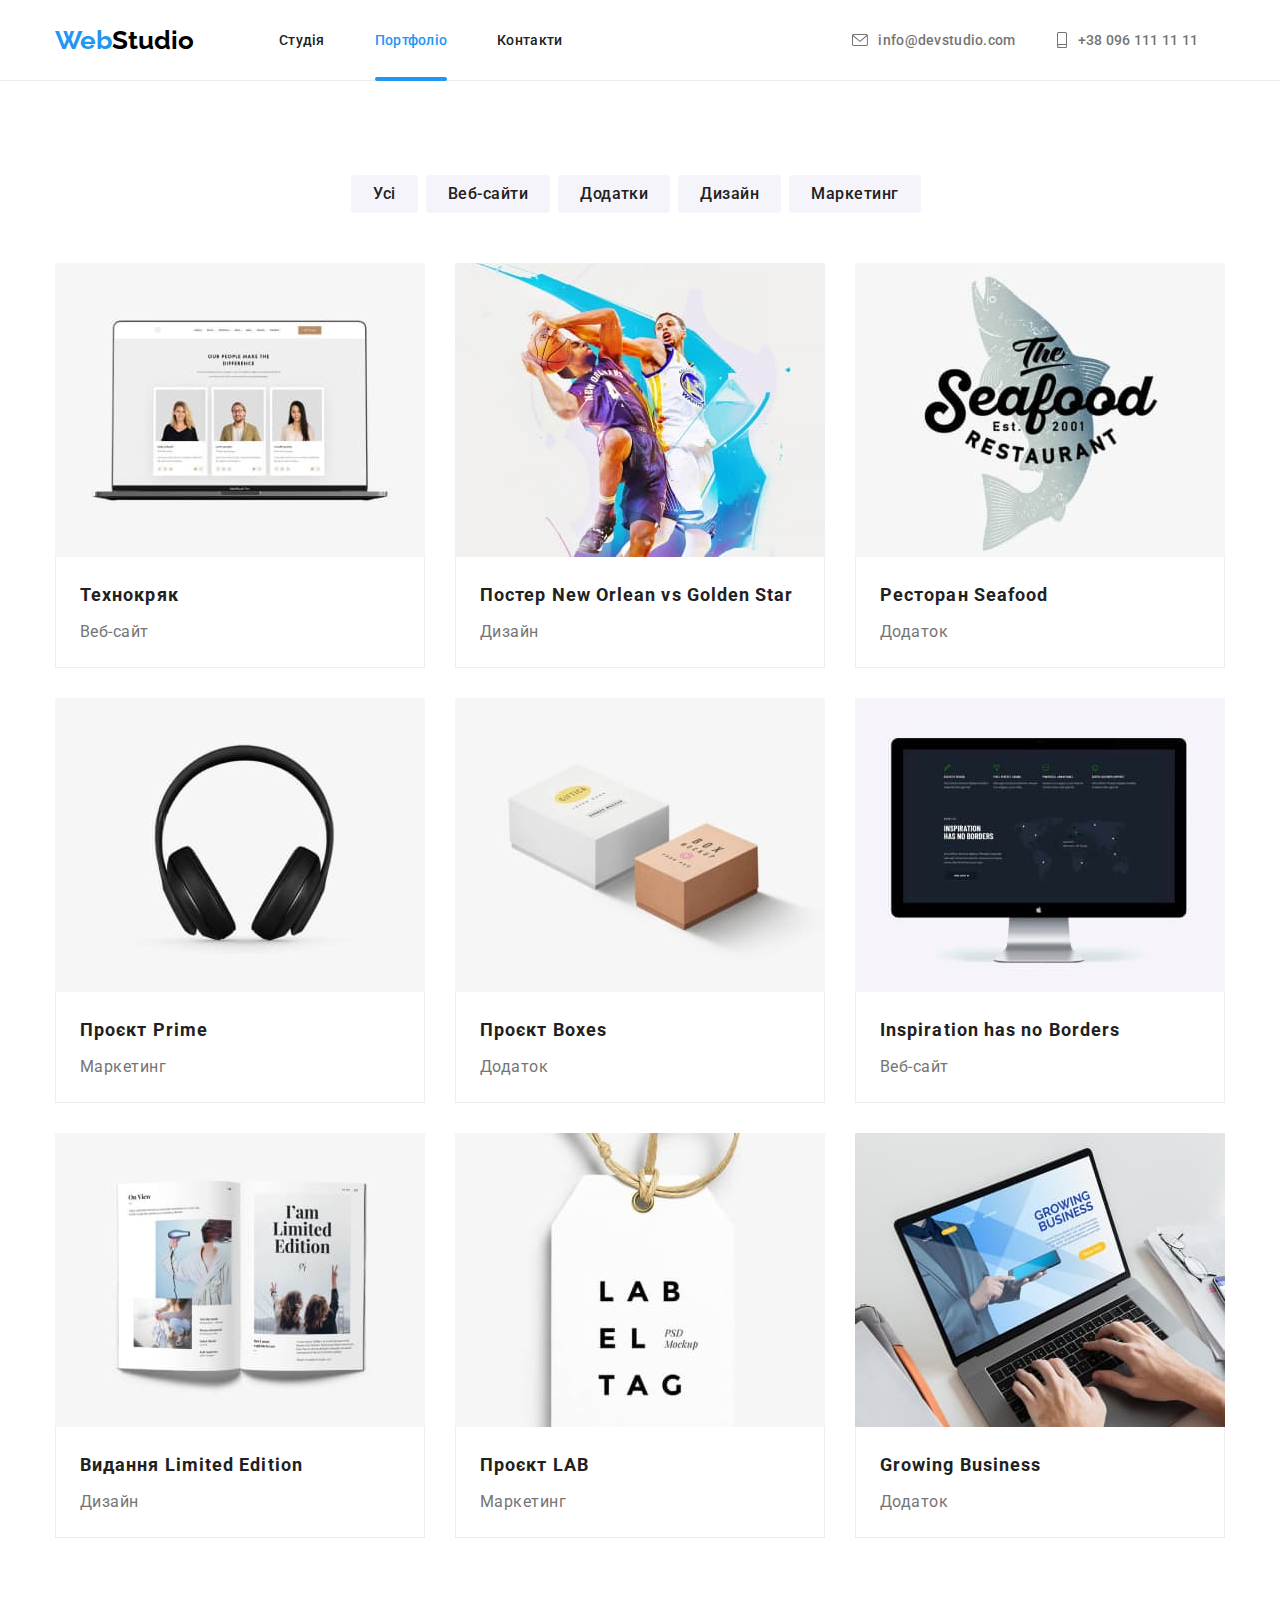
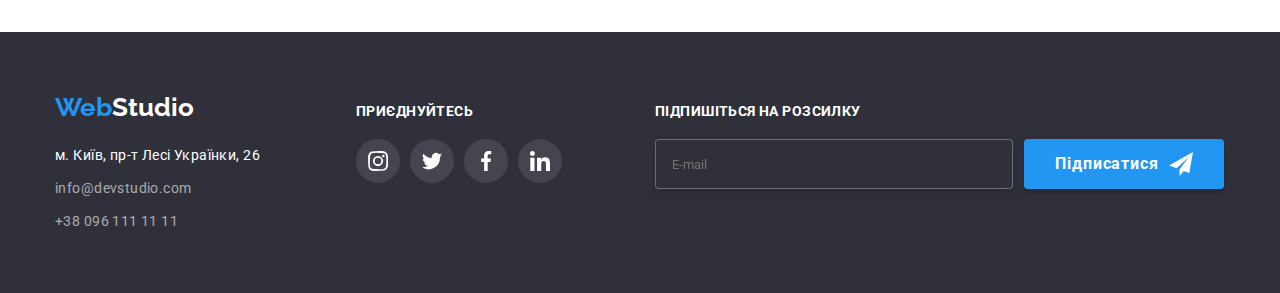
==== commit bdc1b5f3: "/" ====
--- a/portfolio.html
+++ b/portfolio.html
@@ -24,7 +24,7 @@
     
         <ul class="nav">
             <li class="list-studio"><a href="./index.html" class="item-nav">Студія</a></li>
-            <li class="list-portfolio"><a href="./portfolio.html" class="item-nav-list">Портфоліо</a></li>
+            <li class="list-portfolio"><a href="./portfolio.html" class="item-nav-list current">Портфоліо</a></li>
             <li class="list-contact"><a href="/" class="item-nav-list">Контакти</a></li>
         </ul>
     
@@ -80,8 +80,9 @@
             
                 <ul class="portfolio-content">
                     <li>
+                        <a class="port-link" href="#">
                             <div class="portfolio-content-link">
-                                <a class="port-link" href="#"></a>
+                                
                                 <img src="images/img1.jpg" alt="Зображення ноутбуку" width="370" height="294">
                             
                                 <div class="product-overlay">
@@ -93,11 +94,13 @@
                             <div class="box-portfolio">
                                 <h2 class="box-title">Технокряк</h2>
                                 <p class="box-description">Веб-сайт</p>
-                            </div>  
-                    </li>
-                    <li>
+                            </div> 
+                        </a>
+                    </li>
+                    <li>
+                        <a class="port-link" href="#">
                             <div class="portfolio-content-link">
-                                <a class="port-link" href="#"></a>
+                                
                                 <img src="images/img2.jpg" alt="Зображення баскетболістів" width="370" height="294">
 
                                 <div class="product-overlay">
@@ -110,10 +113,12 @@
                                 <h2 class="box-title">Постер New Orlean vs Golden Star</h2>
                                 <p class="box-description">Дизайн</p>
                             </div>
-                    </li>
-                    <li>
+                        </a>
+                    </li>
+                    <li>
+                        <a class="port-link" href="#">
                             <div class="portfolio-content-link">
-                                <a class="port-link" href="#"></a>
+                                
                                 <img src="images/img3.jpg" alt="Логотип ресторану морської їжі" width="370" height="294">
 
                                 <div class="product-overlay">
@@ -126,10 +131,12 @@
                                 <h2 class="box-title">Ресторан Seafood</h2>
                                 <p class="box-description">Додаток</p>
                             </div>
-                    </li>
-                    <li>
-                        <div class="portfolio-content-link">
-                        <a class="port-link" href="#"></a>
+                        </a>
+                    </li>
+                    <li>
+                        <a class="port-link" href="#">
+                        <div class="portfolio-content-link">
+                        
                         <img src="images/img4.jpg" alt="Зображення чорних навушників" width="370" height="294">
 
                         <div class="product-overlay">
@@ -142,10 +149,12 @@
                             <h2 class="box-title">Проєкт Prime</h2>
                             <p class="box-description">Маркетинг</p>
                         </div>
-                    </li>
-                    <li>
-                        <div class="portfolio-content-link">
-                        <a class="port-link" href="#"></a>
+                        </a>
+                    </li>
+                    <li>
+                        <a class="port-link" href="#">
+                        <div class="portfolio-content-link">
+                        
                         <img src="images/img5.jpg" alt="Зображення оранжевої та білої коробочки" width="370" height="294">
                         <div class="product-overlay">
                             <p class="portfolio-box-text">Ресурс пропонує комплексні пропозиції з різним рівнем функціоналу та сервісів. Все це
@@ -157,10 +166,12 @@
                             <h2 class="box-title">Проєкт Boxes</h2>
                             <p class="box-description">Додаток</p>
                         </div>
-                    </li>
-                    <li>
-                        <div class="portfolio-content-link">
-                        <a class="port-link" href="#"></a>
+                        </a>
+                    </li>
+                    <li>
+                        <a class="port-link" href="#">
+                        <div class="portfolio-content-link">
+                        
                         <img src="images/img6.jpg" alt="Зображення комп'ютера з сайтом про натхнення" width="370" height="294">
                         <div class="product-overlay">
                             <p class="portfolio-box-text">Ресурс пропонує комплексні пропозиції з різним рівнем функціоналу та сервісів. Все це
@@ -173,10 +184,12 @@
                             <p class="box-description">Веб-сайт</p>
                         
                         </div>
-                    </li>
-                    <li>
-                        <div class="portfolio-content-link">
-                        <a class="port-link" href="#"></a>
+                        </a>
+                    </li>
+                    <li>
+                        <a class="port-link" href="#">
+                        <div class="portfolio-content-link">
+                        
                         <img src="images/img7.jpg" alt="Зображення книги обмежене видання" width="370" height="294">
                         <div class="product-overlay">
                             <p class="portfolio-box-text">Ресурс пропонує комплексні пропозиції з різним рівнем функціоналу та сервісів. Все це
@@ -188,10 +201,12 @@
                             <h2 class="box-title">Видання Limited Edition</h2>
                             <p class="box-description">Дизайн</p>
                         </div>
-                    </li>
-                    <li>
-                        <div class="portfolio-content-link">
-                        <a class="port-link" href="#"></a>
+                        </a>
+                    </li>
+                    <li>
+                        <a class="port-link" href="#">
+                        <div class="portfolio-content-link">
+
                         <img src="images/img8.jpg" alt="Зображення білої етикетки з коричневою стрічкою" width="370" height="294">
                         <div class="product-overlay">
                             <p class="portfolio-box-text">Ресурс пропонує комплексні пропозиції з різним рівнем функціоналу та сервісів. Все це
@@ -203,10 +218,12 @@
                             <h2 class="box-title">Проєкт LAB</h2>
                             <p class="box-description">Маркетинг</p>    
                         </div>
-                    </li>
-                    <li>
-                        <div class="portfolio-content-link">
-                        <a class="port-link" href="#"></a>
+                        </a>
+                    </li>
+                    <li>
+                        <a class="port-link" href="#">
+                        <div class="portfolio-content-link">
+                        
                         <img src="images/img9.jpg" alt="Зображення робочого столу та ноутбуку зі сторінкою про зростаючий бізнес" width="370" height="294">
                         <div class="product-overlay">
                             <p class="portfolio-box-text">Ресурс пропонує комплексні пропозиції з різним рівнем функціоналу та сервісів. Все це
@@ -218,6 +235,7 @@
                             <h2 class="box-title">Growing Business</h2>
                             <p class="box-description">Додаток</p>
                         </div>
+                        </a>
                     </li>
             
                 </ul>
--- a/css/main.min.css
+++ b/css/main.min.css
@@ -1 +1 @@
-nav,footer,header,aside{display:block}html,body{height:100%;width:100%;line-height:1;font-size:14px;font-family:"Roboto","Raleway"}input,button,textarea{font-family:inherit}input::-ms-clear{display:none}.button{cursor:pointer}img{vertical-align:top}h1,h2,h3,h4,h5,h6{font-size:inherit;font-weight:inherit}img{max-width:100%;display:block}textarea{resize:none}*{padding:0;margin:0;border:0}*,*:before,*:after{-webkit-box-sizing:border-box;box-sizing:border-box}button::-moz-focus-inner{padding:0;border:0}a,a:visited{text-decoration:none}a:hover{text-decoration:none}ul li{list-style:none}.header{border-bottom:1px solid #ececec}@media screen and (min-width: 320px){.header-centr{margin:0 auto}}@media screen and (min-width: 768px){.header-centr{margin:0 auto}}@media screen and (min-width: 1200px){.header-centr{margin:0 auto}}.conteiner-header{position:relative;display:-webkit-box;display:-ms-flexbox;display:flex;-webkit-box-align:center;-ms-flex-align:center;align-items:center;width:100%;-webkit-box-pack:justify;-ms-flex-pack:justify;justify-content:space-between}@media screen and (min-width: 320px){.conteiner-header{max-width:450px;margin:0 auto}}@media screen and (min-width: 768px){.conteiner-header{max-width:738px;margin:0 auto}}@media screen and (min-width: 1200px){.conteiner-header{max-width:1200px;margin:0 auto;padding-left:15px;padding-right:15px}}.logo-header{color:#2196f3;font-family:"Raleway";font-weight:700;font-size:26px;line-height:31px;margin-right:85px;padding:16px 0}@media screen and (min-width: 768px){.logo-header{margin-right:85px;font-size:24px;line-height:28px}}@media screen and (min-width: 1200px){.logo-header{font-size:26px;line-height:31px;margin-right:85px}}.logo-type-header{color:#000}@media screen and (min-width: 320px){.menu-open{display:block;background-color:#fff}}@media screen and (min-width: 768px){.menu-open{display:none}}@media screen and (min-width: 1200px){.menu-open{display:none}}.mob-menu{display:block;position:relative;padding-top:48px;padding-bottom:48px;width:100vw;height:100vh;position:fixed;top:0;background-color:#fff;padding-left:40px}.is-hidden{display:none}.menu-close{background-color:#fff;position:absolute;top:10px;right:15px}.menu-close-icon{padding:10px;fill:#212121;-webkit-transition-property:color;transition-property:color;-webkit-transition-duration:250ms;transition-duration:250ms;-webkit-transition-timing-function:cubic-bezier(0.4, 0, 0.2, 1);transition-timing-function:cubic-bezier(0.4, 0, 0.2, 1)}.menu-close-icon:hover{fill:#2196f3}.top-menu{margin-bottom:302px}.list-studio-menu{margin-bottom:35.7px}.item-nav-menu{font-family:"Roboto";font-style:normal;font-weight:500;font-size:40px;line-height:47px;letter-spacing:.02em;text-decoration:none;color:#212121;-webkit-transition-property:color;transition-property:color;-webkit-transition-duration:250ms;transition-duration:250ms;-webkit-transition-timing-function:cubic-bezier(0.4, 0, 0.2, 1);transition-timing-function:cubic-bezier(0.4, 0, 0.2, 1)}.item-nav-menu:hover{color:#2196f3}.item-nav-menu:active{color:#2196f3}.list-portfolio-menu{margin-bottom:32px}.menu-contacts{margin-bottom:64px}.menu-contacts>li{font-family:"Roboto";font-style:normal;margin-bottom:32px;font-weight:500;font-size:34px;line-height:40px;letter-spacing:.02em}.mail-menu{font-family:"Roboto";font-style:normal;font-weight:500;font-size:24px;line-height:28px;letter-spacing:.02em;color:#757575}.tel-menu{color:#2196f3}.menu-soc{display:-webkit-box;display:-ms-flexbox;display:flex;text-align:center}.menu-soc>li{padding-right:10px;border-right-width:1px;border-right-style:solid;color:rgba(33,33,33,.2);margin-right:10px}.none{border:#fff}.inst-mob{font-family:"Roboto";font-style:normal;font-weight:500;font-size:18px;line-height:22px;letter-spacing:.02em;color:#2196f3}.tw-mob{font-family:"Roboto";font-style:normal;font-weight:500;font-size:18px;line-height:22px;letter-spacing:.02em;color:#2196f3}.facebook-mob{font-family:"Roboto";font-style:normal;font-weight:500;font-size:18px;line-height:22px;letter-spacing:.02em;color:#2196f3}.in-mob{font-family:"Roboto";font-style:normal;font-weight:500;font-size:18px;line-height:22px;letter-spacing:.02em;color:#2196f3}.nav{display:-webkit-box;display:-ms-flexbox;display:flex;-webkit-box-align:center;-ms-flex-align:center;align-items:center;font-family:inherit;font-weight:500;font-size:14px;line-height:16px;letter-spacing:.02em;color:#212121;cursor:pointer;margin-right:315px}@media screen and (min-width: 320px){.nav{display:none}}@media screen and (min-width: 768px){.nav{display:-webkit-box;margin-right:90px}}@media screen and (min-width: 1200px){.nav{margin-right:290px}}.list-studio,.list-portfolio{margin-right:50px}.item-nav{display:block;font-family:inherit;font-weight:500;font-size:14px;line-height:16px;letter-spacing:.02em;color:#212121;-webkit-transition-property:color;transition-property:color;-webkit-transition-duration:250ms;transition-duration:250ms;-webkit-transition-timing-function:cubic-bezier(0.4, 0, 0.2, 1);transition-timing-function:cubic-bezier(0.4, 0, 0.2, 1);padding-top:32px;padding-bottom:32px;position:relative}.item-nav:hover{color:#2196f3}.item-nav:active{color:#2196f3}.item-nav-list{font-weight:500;font-size:14px;line-height:16px;letter-spacing:.02em;color:#212121;-webkit-transition-property:color;transition-property:color;-webkit-transition-duration:250ms;transition-duration:250ms;-webkit-transition-timing-function:cubic-bezier(0.4, 0, 0.2, 1);transition-timing-function:cubic-bezier(0.4, 0, 0.2, 1);padding-top:32px;padding-bottom:32px;position:relative}.item-nav-list:hover{color:#2196f3}.item-nav-list:active{color:#2196f3}.item-nav::after{position:absolute;content:"";display:block;width:100%;height:4px;background-color:#2196f3;border-radius:2px;left:0}@media screen and (min-width: 768px){.item-nav::after{bottom:-2px}}@media screen and (min-width: 1200px){.item-nav::after{bottom:-2px}}.mail{font-family:inherit;font-weight:500;font-size:14px;line-height:16px;letter-spacing:.02em;color:#757575;display:-webkit-box;display:-ms-flexbox;display:flex;-webkit-box-align:center;-ms-flex-align:center;align-items:center;-webkit-transition-property:color;transition-property:color;-webkit-transition-duration:250ms;transition-duration:250ms;-webkit-transition-timing-function:cubic-bezier(0.4, 0, 0.2, 1);transition-timing-function:cubic-bezier(0.4, 0, 0.2, 1)}.mail:hover,.mail:focus{color:#2196f3}@media screen and (min-width: 768px){.mail{font-weight:500;font-size:12px;line-height:14px}}@media screen and (min-width: 1200px){.mail{font-size:14px;line-height:16px}}.mail-icon{margin-right:10px;fill:#757575;-webkit-transition-property:color;transition-property:color;-webkit-transition-duration:250ms;transition-duration:250ms;-webkit-transition-timing-function:cubic-bezier(0.4, 0, 0.2, 1);transition-timing-function:cubic-bezier(0.4, 0, 0.2, 1)}.mail:hover .mail-icon,.mail:focus .mail-icon{fill:#2196f3}@media screen and (min-width: 768px)and (max-width: 1200px){.mail-icon{width:14px;height:10px}}.tel-icon{margin-right:10px;fill:currentColor;-webkit-transition-property:color;transition-property:color;-webkit-transition-duration:250ms;transition-duration:250ms;-webkit-transition-timing-function:cubic-bezier(0.4, 0, 0.2, 1);transition-timing-function:cubic-bezier(0.4, 0, 0.2, 1)}.tel:hover .tel-icon,.tel:focus .tel-icon{fill:#2196f3}@media screen and (min-width: 768px)and (max-width: 1200px){.tel-icon{width:10px;height:14px}}@media screen and (min-width: 320px){.header-icon{list-style:none;display:-webkit-box;display:-ms-flexbox;display:flex;gap:50px;display:none}}@media screen and (min-width: 768px){.header-icon{display:-webkit-box;display:-ms-flexbox;display:flex;margin-left:auto;-webkit-box-orient:vertical;-webkit-box-direction:normal;-ms-flex-direction:column;flex-direction:column;padding-top:21px;padding-bottom:21px;gap:10px}}@media screen and (min-width: 1200px){.header-icon{list-style:none;display:-webkit-box;-webkit-box-orient:horizontal;-webkit-box-direction:normal;-ms-flex-direction:row;flex-direction:row;margin-left:auto;padding-top:32px;padding-bottom:32px;-webkit-box-align:center;-ms-flex-align:center;align-items:center}}.header-icon>li{margin-right:30px}.tel{font-family:inherit;font-weight:500;font-size:14px;line-height:16px;letter-spacing:.02em;color:#757575;display:-webkit-box;display:-ms-flexbox;display:flex;-webkit-box-align:center;-ms-flex-align:center;align-items:center;-webkit-transition-property:color;transition-property:color;-webkit-transition-duration:250ms;transition-duration:250ms;-webkit-transition-timing-function:cubic-bezier(0.4, 0, 0.2, 1);transition-timing-function:cubic-bezier(0.4, 0, 0.2, 1)}.tel:hover,.tel:focus{color:#2196f3}@media screen and (min-width: 768px){.tel{font-size:12px;line-height:14px}}@media screen and (min-width: 768px){.tel{font-size:14px;line-height:16px}}.title{padding:118px 0 118px 0;background-image:-webkit-gradient(linear, left top, right top, from(rgba(47, 48, 58, 0.4)), to(rgba(47, 48, 58, 0.4))),url(../images/img_bg.jpg);background-image:linear-gradient(to right, rgba(47, 48, 58, 0.4), rgba(47, 48, 58, 0.4)),url(../images/img_bg.jpg);background-repeat:no-repeat;background-size:cover}@media screen and (min-width: 320px){.title{max-width:100%;max-height:100%}}@media screen and (min-width: 768px){.title{max-width:100%;max-height:100%}}@media screen and (min-width: 1200px){.title{max-width:100%;max-height:100%;padding:200px 0 200px 0}}@media screen and (min-width: 320px){.title-site{max-width:360px;margin:0 auto;margin-bottom:30px;font-family:"Roboto";font-style:normal;font-weight:900;font-size:26px;line-height:42px;text-align:center;letter-spacing:.06em;text-transform:uppercase;color:#fff}}@media screen and (min-width: 768px){.title-site{font-family:"Roboto";font-style:normal;font-weight:900;font-size:26px;line-height:42px;text-align:center;letter-spacing:.06em;text-transform:uppercase;color:#fff;margin:0 auto;margin-bottom:30px;max-width:360px}}@media screen and (min-width: 1200px){.title-site{font-family:inherit;font-weight:900;font-size:44px;line-height:60px;text-align:center;letter-spacing:.06em;text-transform:uppercase;color:#fff;max-width:696px;margin:0 auto;margin-bottom:32px}}.conteiner-title{width:100%;padding:0 15px}@media screen and (min-width: 320px){.conteiner-title{max-width:450px;margin:0 auto}}@media screen and (min-width: 768px){.conteiner-title{margin:0 auto;max-width:738px}}@media screen and (min-width: 1200px){.conteiner-title{max-width:1200px;margin:0 auto}}.conteiner{width:100%;padding:0 15px}@media screen and (min-width: 320px){.conteiner{max-width:450px;position:relative}}@media screen and (min-width: 768px){.conteiner{max-width:738px}}@media screen and (min-width: 1200px){.conteiner{max-width:1200px;margin:0 auto}}.button{margin:0 auto;background:#2196f3;-webkit-box-shadow:0px 4px 4px rgba(0,0,0,.15);box-shadow:0px 4px 4px rgba(0,0,0,.15);border-radius:4px;padding:10px 32px 10px 32px;-webkit-transition-property:background-color;transition-property:background-color;-webkit-transition-duration:250ms;transition-duration:250ms;-webkit-transition-timing-function:cubic-bezier(0.4, 0, 0.2, 1);transition-timing-function:cubic-bezier(0.4, 0, 0.2, 1)}.button:hover,.button:focus{background:#188ce8;-webkit-box-shadow:0px 4px 4px rgba(0,0,0,.15);box-shadow:0px 4px 4px rgba(0,0,0,.15)}.button:active{background:#188ce8;-webkit-box-shadow:0px 4px 4px rgba(0,0,0,.15);box-shadow:0px 4px 4px rgba(0,0,0,.15)}.button-txt{font-family:inherit;font-weight:700;font-size:16px;line-height:30px;display:-webkit-box;display:-ms-flexbox;display:flex;-webkit-box-align:center;-ms-flex-align:center;align-items:center;text-align:center;letter-spacing:.06em;color:#fff}.qualites{display:-webkit-box;display:-ms-flexbox;display:flex;-ms-flex-wrap:wrap;flex-wrap:wrap;-ms-flex-line-pack:center;align-content:center;padding-top:60px;padding-bottom:60px}@media screen and (min-width: 1200px){.qualites{padding-top:94px;padding-bottom:94px}}.qualites-list{display:-webkit-box;display:-ms-flexbox;display:flex;-ms-flex-wrap:wrap;flex-wrap:wrap;-webkit-box-pack:center;-ms-flex-pack:center;justify-content:center;gap:30px}.qualites-item{width:100%}@media screen and (min-width: 320px){.qualites-item{max-width:100%}}@media screen and (min-width: 768px){.qualites-item{max-width:calc((100% - 30px)/2)}}@media screen and (min-width: 1200px){.qualites-item{max-width:calc((100% - 90px)/4)}}.qualites-icon-warning{margin:0 auto;width:100%;height:120px;background:#f5f4fa;border-radius:4px;margin-bottom:30px;display:-webkit-box;display:-ms-flexbox;display:flex;-webkit-box-pack:center;-ms-flex-pack:center;justify-content:center;-webkit-box-align:center;-ms-flex-align:center;align-items:center}.qualites-title{font-family:inherit;font-weight:700;font-size:14px;line-height:16px;letter-spacing:.03em;text-transform:uppercase;color:#212121;margin-bottom:10px}@media(max-width: 768px){.qualites-title{text-align:center}}.qualites-txt{font-family:inherit;font-weight:400;font-size:14px;line-height:24px;letter-spacing:.03em;color:#757575;width:100%}.about-company{padding-bottom:94px;width:100%}@media screen and (min-width: 320px){.about-company{display:none}}@media screen and (min-width: 768px){.about-company{display:none}}@media screen and (min-width: 1200px){.about-company{display:block}}.company-title{font-family:inherit;font-weight:700;font-size:36px;line-height:42px;text-align:center;letter-spacing:.03em;color:#212121;text-align:center;margin-bottom:50px}.company-img{display:-webkit-box;display:-ms-flexbox;display:flex;position:relative}.company-img-label{position:relative;margin-right:30px}.image-company{max-width:370px}.label{position:absolute;width:370px;height:70px;background:rgba(47,48,58,.8);bottom:0}.label-txt{font-weight:700;font-size:14px;line-height:16px;text-align:center;letter-spacing:.03em;text-transform:uppercase;color:#fff;margin-top:27px}.command{width:100%;padding-top:60px;padding-bottom:60px;background:#f5f4fa}@media screen and (min-width: 1200px){.command{padding-top:94px;padding-bottom:94px}}.command-title{font-family:inherit;font-weight:700;font-size:36px;line-height:42px;text-align:center;letter-spacing:.03em;color:#212121;margin-bottom:50px}.list-command{list-style:none;display:-webkit-box;display:-ms-flexbox;display:flex;-ms-flex-wrap:wrap;flex-wrap:wrap;gap:30px;-webkit-box-pack:center;-ms-flex-pack:center;justify-content:center}.command-item{width:100%}@media screen and (min-width: 320px){.command-item{width:450px;text-align:center;-ms-flex-wrap:wrap;flex-wrap:wrap}}@media screen and (min-width: 768px){.command-item{width:calc((100% - 30px)/2)}}@media screen and (min-width: 1200px){.command-item{width:calc((100% - 90px)/4)}}.command-members{font-family:inherit;font-weight:500;font-size:16px;line-height:19px;text-align:center;letter-spacing:.03em;color:#212121;margin-bottom:10px}.command-position{font-family:inherit;font-weight:400;font-size:16px;line-height:19px;text-align:center;letter-spacing:.03em;color:#757575;margin-bottom:16px}.card{width:100%;padding:30px;background:#fff;-webkit-box-shadow:0px 1px 3px rgba(0,0,0,.12),0px 1px 1px rgba(0,0,0,.14),0px 2px 1px rgba(0,0,0,.2);box-shadow:0px 1px 3px rgba(0,0,0,.12),0px 1px 1px rgba(0,0,0,.14),0px 2px 1px rgba(0,0,0,.2);border-radius:0px 0px 4px 4px}.card-soc-link{display:-webkit-box;display:-ms-flexbox;display:flex;-webkit-box-pack:center;-ms-flex-pack:center;justify-content:center;gap:10px}.card-soc{display:-webkit-box;display:-ms-flexbox;display:flex;-webkit-box-align:center;-ms-flex-align:center;align-items:center;-webkit-box-pack:center;-ms-flex-pack:center;justify-content:center;width:44px;height:44px;background-color:#fff;border-radius:50%;-webkit-transition-property:background-color;transition-property:background-color;-webkit-transition-duration:250ms;transition-duration:250ms;-webkit-transition-timing-function:cubic-bezier(0.4, 0, 0.2, 1);transition-timing-function:cubic-bezier(0.4, 0, 0.2, 1)}.card-soc:hover,.card-soc:focus{background-color:#2196f3;outline:none}.card-soc-icon{fill:#afb1b8;-webkit-transition-property:fill;transition-property:fill;-webkit-transition-duration:250ms;transition-duration:250ms;-webkit-transition-timing-function:cubic-bezier(0.4, 0, 0.2, 1);transition-timing-function:cubic-bezier(0.4, 0, 0.2, 1)}.card-soc:hover .card-soc-icon,.card-soc:focus .card-soc-icon{fill:#fff}.klients{padding-top:60px;padding-bottom:60px}@media screen and (min-width: 1200px){.klients{padding-top:94px;padding-bottom:94px}}.klients-title{font-style:normal;font-weight:700;font-size:36px;line-height:42px;text-align:center;letter-spacing:.03em;color:#212121;margin-bottom:50px}.klients-list{display:-webkit-box;display:-ms-flexbox;display:flex;-ms-flex-wrap:wrap;flex-wrap:wrap;-ms-flex-line-pack:center;align-content:center;-webkit-box-pack:center;-ms-flex-pack:center;justify-content:center;gap:30px;width:100%}@media screen and (min-width: 480px){.klients-list{-ms-flex-preferred-size:calc((100% - 30px)/2);flex-basis:calc((100% - 30px)/2)}}@media screen and (min-width: 768px){.klients-list{-ms-flex-preferred-size:calc((100% - 60px)/3);flex-basis:calc((100% - 60px)/3)}}@media screen and (min-width: 1200px){.klients-list{-ms-flex-preferred-size:calc((100% - 150px)/6);flex-basis:calc((100% - 150px)/6)}}.klients-link{display:-webkit-box;display:-ms-flexbox;display:flex;-webkit-box-align:center;-ms-flex-align:center;align-items:center;-webkit-box-pack:center;-ms-flex-pack:center;justify-content:center;border:1px solid #afb1b8;border-radius:4px;height:92px;-webkit-transition-property:border;transition-property:border;-webkit-transition-duration:250ms;transition-duration:250ms;-webkit-transition-timing-function:cubic-bezier(0.4, 0, 0.2, 1);transition-timing-function:cubic-bezier(0.4, 0, 0.2, 1)}.klients-link:hover,.klients-link:focus{border:1px solid #2196f3}@media screen and (min-width: 320px){.klients-link{width:190px}}@media screen and (min-width: 768px)and (max-width: 1199px){.klients-link{width:216px}}@media screen and (min-width: 1200px){.klients-link{width:170px}}.klients-icon{fill:#afb1b8;-webkit-transition-property:fill;transition-property:fill;-webkit-transition-duration:250ms;transition-duration:250ms;-webkit-transition-timing-function:cubic-bezier(0.4, 0, 0.2, 1);transition-timing-function:cubic-bezier(0.4, 0, 0.2, 1)}.klients-link:hover .klients-icon,.klients-link:focus .klients-icon{fill:#2196f3}.footer{padding-top:60px;background:#2f303a}@media screen and (min-width: 320px)and (max-width: 1199px){.footer{padding-bottom:60px}}.conteiner-footer{padding-left:15px;padding-right:15px}@media screen and (min-width: 320px)and (max-width: 767px){.conteiner-footer{max-width:480px;display:-webkit-box;display:-ms-flexbox;display:flex;-ms-flex-wrap:wrap;flex-wrap:wrap;-webkit-box-align:baseline;-ms-flex-align:baseline;align-items:baseline;-webkit-box-pack:center;-ms-flex-pack:center;justify-content:center}}@media screen and (min-width: 768px)and (max-width: 1199px){.conteiner-footer{max-width:768px;display:-webkit-box;display:-ms-flexbox;display:flex;-ms-flex-wrap:wrap;flex-wrap:wrap;-webkit-box-align:baseline;-ms-flex-align:baseline;align-items:baseline;text-align:center;-webkit-box-pack:justify;-ms-flex-pack:justify;justify-content:space-between}}@media screen and (min-width: 1200px){.conteiner-footer{max-width:1200px;max-height:252px;margin:0 auto;padding:0 15px;display:-webkit-box;display:-ms-flexbox;display:flex;-webkit-box-align:baseline;-ms-flex-align:baseline;align-items:baseline}}@media screen and (min-width: 320px){.footer-loc{text-align:center;margin-bottom:60px}}@media screen and (min-width: 768px)and (max-width: 1199px){.footer-loc{text-align:center;margin-left:76px;margin-bottom:60px}}@media screen and (min-width: 1200px){.footer-loc{margin-right:70px;text-align:start}}.footer-geo{font-family:inherit;font-style:normal;font-size:14px;line-height:24px;letter-spacing:.03em;color:#fff}.footer-mail{font-family:inherit;font-style:normal;font-size:14px;line-height:24px;letter-spacing:.03em;color:rgba(255,255,255,.6)}.footer-tel{font-family:inherit;font-style:normal;font-size:14px;line-height:24px;letter-spacing:.03em;color:rgba(255,255,255,.6)}.footer-icon{display:inline-block;margin-right:93px}@media screen and (min-width: 320px)and (max-width: 767px){.footer-icon{margin-right:15px;margin-bottom:60px}}@media screen and (min-width: 768px){.footer-icon{margin-right:100px}}.footer-icon-item{display:-webkit-box;display:-ms-flexbox;display:flex;gap:10px}.footer-txt{font-family:"Roboto";font-style:normal;font-weight:700;font-size:14px;line-height:16px;letter-spacing:.03em;text-transform:uppercase;color:#fff;margin-bottom:20px}@media screen and (min-width: 320px)and (max-width: 768px){.footer-txt{text-align:center}}.logo-block-footer{display:inline-block;font-family:"Raleway";font-weight:700;font-size:26px;line-height:31px;color:#2196f3;margin-bottom:20px}.logo-type-footer{color:#fff}.list-footer{margin-bottom:9px;width:231px}.card-soc-footer{display:-webkit-box;display:-ms-flexbox;display:flex;-webkit-box-align:center;-ms-flex-align:center;align-items:center;-webkit-box-pack:center;-ms-flex-pack:center;justify-content:center;width:44px;height:44px;background:rgba(255,255,255,.1);border-radius:50%;-webkit-transition-property:background-color;transition-property:background-color;-webkit-transition-duration:250ms;transition-duration:250ms;-webkit-transition-timing-function:cubic-bezier(0.4, 0, 0.2, 1);transition-timing-function:cubic-bezier(0.4, 0, 0.2, 1)}.card-soc-footer:hover,.card-soc-footer:focus{background-color:#2196f3}.card-soc-icon-footer{fill:#fff}.footer-form{display:inline-block}@media screen and (min-width: 320px)and (max-width: 1199px){.footer-form{display:-webkit-box;display:-ms-flexbox;display:flex;-ms-flex-wrap:wrap;flex-wrap:wrap;-webkit-box-align:center;-ms-flex-align:center;align-items:center;-webkit-box-pack:center;-ms-flex-pack:center;justify-content:center;margin:0 auto;-webkit-box-orient:vertical;-webkit-box-direction:normal;-ms-flex-direction:column;flex-direction:column;position:relative}}@media screen and (min-width: 320px){.form-flex{display:-webkit-box;display:-ms-flexbox;display:flex;-ms-flex-wrap:wrap;flex-wrap:wrap;-webkit-box-pack:center;-ms-flex-pack:center;justify-content:center}}@media screen and (min-width: 768px){.form-flex{-webkit-box-orient:vertical;-webkit-box-direction:normal;-ms-flex-flow:column nowrap;flex-flow:column nowrap;-webkit-box-pack:center;-ms-flex-pack:center;justify-content:center;-webkit-box-align:center;-ms-flex-align:center;align-items:center}}@media screen and (min-width: 1200px){.form-flex{display:-webkit-box;display:-ms-flexbox;display:flex;-ms-flex-flow:nowrap;flex-flow:nowrap;-webkit-box-align:center;-ms-flex-align:center;align-items:center}}.footer-form-txt{margin-bottom:20px;font-family:"Roboto";font-style:normal;font-weight:700;font-size:14px;line-height:16px;letter-spacing:.03em;text-transform:uppercase;color:#fff}.form-mail{color:#fff;border:1px solid rgba(255,255,255,.3);-webkit-filter:drop-shadow(0px 4px 4px rgba(0, 0, 0, 0.15));filter:drop-shadow(0px 4px 4px rgba(0, 0, 0, 0.15));border-radius:4px;width:358px;height:50px;background:#2f303a;padding-left:16px;margin-right:11px;position:relative}@media screen and (min-width: 320px)and (max-width: 1199px){.form-mail{width:450px;margin-bottom:20px}}.footer-form-button{background:#2196f3;-webkit-box-shadow:0px 4px 4px rgba(0,0,0,.15);box-shadow:0px 4px 4px rgba(0,0,0,.15);border-radius:4px;width:200px;height:50px;display:-webkit-box;display:-ms-flexbox;display:flex;-webkit-box-align:center;-ms-flex-align:center;align-items:center;-webkit-box-pack:center;-ms-flex-pack:center;justify-content:center}@media screen and (min-width: 320px)and (max-width: 1199px){.footer-form-button{top:100%;left:28%}}.footer-form-button-txt{font-family:"Roboto";font-style:normal;font-weight:700;font-size:16px;line-height:30px;letter-spacing:.06em;color:#fff;margin-right:10px}.main-buttons{padding-top:94px;padding-bottom:94px}.buttons{display:-webkit-box;display:-ms-flexbox;display:flex;-webkit-box-pack:center;-ms-flex-pack:center;justify-content:center;margin-bottom:50px}ul.buttons>li{display:inline;margin-right:8px}.button-sites{padding:6px 22px 6px 22px;background:#f5f4fa;font-family:inherit;font-weight:500;font-size:16px;line-height:26px;text-align:center;letter-spacing:.03em;color:#212121;border-radius:4px;cursor:pointer;-webkit-transition-property:background,color,-webkit-box-shadow;transition-property:background,color,-webkit-box-shadow;transition-property:background,color,box-shadow;transition-property:background,color,box-shadow,-webkit-box-shadow;-webkit-transition-duration:250ms;transition-duration:250ms;-webkit-transition-timing-function:cubic-bezier(0.4, 0, 0.2, 1);transition-timing-function:cubic-bezier(0.4, 0, 0.2, 1)}.button-sites:active,.button-sites:hover,.button-sites:focus{background:#2196f3;color:#fff;border-radius:4px;-webkit-box-shadow:0px 3px 1px rgba(0,0,0,.1),0px 1px 2px rgba(0,0,0,.08),0px 2px 2px rgba(0,0,0,.12);box-shadow:0px 3px 1px rgba(0,0,0,.1),0px 1px 2px rgba(0,0,0,.08),0px 2px 2px rgba(0,0,0,.12)}.portfolio-content{margin:0 auto;display:-webkit-box;display:-ms-flexbox;display:flex;-ms-flex-wrap:wrap;flex-wrap:wrap;gap:30px}.portfolio-content>li{-webkit-transition-property:-webkit-box-shadow;transition-property:-webkit-box-shadow;transition-property:box-shadow;transition-property:box-shadow, -webkit-box-shadow;-webkit-transition-duration:250ms;transition-duration:250ms;-webkit-transition-timing-function:cubic-bezier(0.4, 0, 0.2, 1);transition-timing-function:cubic-bezier(0.4, 0, 0.2, 1)}.portfolio-content>li:hover{-webkit-box-shadow:0px 1px 1px rgba(0,0,0,.12),0px 4px 4px rgba(0,0,0,.06),1px 4px 6px rgba(0,0,0,.16);box-shadow:0px 1px 1px rgba(0,0,0,.12),0px 4px 4px rgba(0,0,0,.06),1px 4px 6px rgba(0,0,0,.16)}.portfolio-content>li:hover .product-overlay{-webkit-transform:translateY(0);transform:translateY(0)}.portfolio-content-link{position:relative;overflow:hidden}.product-overlay{position:absolute;top:0;height:294px;width:370px;-webkit-transform:translateY(137%);transform:translateY(137%);-webkit-transition:-webkit-transform;transition:-webkit-transform;transition:transform;transition:transform, -webkit-transform;-webkit-transition-duration:250ms;transition-duration:250ms;-webkit-transition-timing-function:cubic-bezier(0.4, 0, 0.2, 1);transition-timing-function:cubic-bezier(0.4, 0, 0.2, 1);background:rgba(33,150,243,.9)}.portfolio-content>li:hover .product-overlay{-webkit-transform:translateY(0);transform:translateY(0)}.portfolio-box-text{font-weight:400;font-size:18px;line-height:28px;letter-spacing:.03em;font-style:normal;font-family:"Roboto";color:#fff;padding:63px 24px}.box-portfolio{padding:20px 24px 20px 24px;background:#fff;border:1px solid #eee;border-top:0px}.box-title{margin-bottom:4px;font-family:inherit;font-weight:700;font-size:18px;line-height:36px;letter-spacing:.06em;color:#212121}.box-description{font-family:inherit;font-weight:400;font-size:16px;line-height:30px;letter-spacing:.03em;color:#757575}.backdrop{position:fixed;top:0;left:0;width:100%;height:100%;background:rgba(0,0,0,.2);opacity:1;-webkit-transition:visibility,opacity 250ms cubic-bezier(0.4, 0, 0.2, 1);transition:visibility,opacity 250ms cubic-bezier(0.4, 0, 0.2, 1)}.backdrop.is-hidden{opacity:0;pointer-events:none;visibility:hidden}.modal{position:absolute;top:50%;left:50%;-webkit-transform:translate(-50%, -50%);transform:translate(-50%, -50%);width:528px;height:581px;background:#fff;-webkit-box-shadow:0px 1px 3px rgba(0,0,0,.12),0px 1px 1px rgba(0,0,0,.14),0px 2px 1px rgba(0,0,0,.2);box-shadow:0px 1px 3px rgba(0,0,0,.12),0px 1px 1px rgba(0,0,0,.14),0px 2px 1px rgba(0,0,0,.2);border-radius:4px;padding:40px}@media screen and (min-width: 320px){.modal{width:450px;height:609px}}@media screen and (min-width: 1200px){.modal{width:528px;height:581px}}label{display:-webkit-box;display:-ms-flexbox;display:flex}.modal-title{font-family:"Roboto";font-style:normal;font-weight:700;font-size:20px;line-height:23px;text-align:center;letter-spacing:.03em;color:#212121;margin-bottom:12px}.box-form{width:100%}.form-field{margin-bottom:10px;position:relative}.form-input{margin:0;border:1px solid rgba(33,33,33,.2);border-radius:4px;width:100%;padding:12px 42px;-webkit-transition-property:border;transition-property:border;-webkit-transition-duration:250ms;transition-duration:250ms;-webkit-transition-timing-function:cubic-bezier(0.4, 0, 0.2, 1);transition-timing-function:cubic-bezier(0.4, 0, 0.2, 1);cursor:pointer}.form-input:hover,.form-input:focus{border:1px solid #2196f3}.form-field-icon{position:absolute;top:29px;left:12px;-webkit-transition-property:fill;transition-property:fill;-webkit-transition-duration:250ms;transition-duration:250ms;-webkit-transition-timing-function:cubic-bezier(0.4, 0, 0.2, 1);transition-timing-function:cubic-bezier(0.4, 0, 0.2, 1)}.form-input:hover+.form-field-icon,.form-input:focus+.form-field-icon{fill:#2196f3}.input-l{margin:0;border:1px solid rgba(33,33,33,.2);border-radius:4px;width:100%;padding:12px 16px;-webkit-transition-property:border;transition-property:border;-webkit-transition-duration:250ms;transition-duration:250ms;-webkit-transition-timing-function:cubic-bezier(0.4, 0, 0.2, 1);transition-timing-function:cubic-bezier(0.4, 0, 0.2, 1);cursor:pointer}.input-l:hover,.input-l:focus{border:1px solid #2196f3}@media screen and (min-width: 320px){.input-l{margin-bottom:10px}}@media screen and (min-width: 1200px){.input-l{margin-bottom:0px}}.form-label{margin-bottom:4px;font-weight:400;font-size:12px;line-height:14px;letter-spacing:.01em;color:#757575}.modal-conditions{margin-bottom:30px;margin-right:12px}@media screen and (min-width: 320px){.modal-conditions{margin-right:0px}}@media screen and (min-width: 1200px){.modal-conditions{margin-right:12px}}.modal-form-txt{font-family:"Roboto";font-style:normal;font-weight:400;font-size:14px;line-height:24px;letter-spacing:.03em;color:#757575}@media screen and (min-width: 320px){.modal-form-txt{font-size:12px;line-height:14px}}@media screen and (min-width: 1200px){.modal-form-txt{font-size:14px;line-height:24px}}.conditions{font-family:"Roboto";font-style:normal;font-weight:400;font-size:14px;line-height:24px;letter-spacing:.03em;-webkit-text-decoration-line:underline;text-decoration-line:underline;color:#2196f3;margin-left:5px}@media screen and (min-width: 320px){.conditions{font-size:12px;line-height:14px}}@media screen and (min-width: 1200px){.conditions{font-size:14px;line-height:24px}}.close{position:absolute;top:6px;right:5px}.btn-close:hover>.close,.btn-close:focus>.close{fill:#2196f3}.btn-close{position:absolute;right:8px;top:8px;border-radius:50%;width:30px;height:30px;background:#fff;border:1px solid rgba(0,0,0,.1);cursor:pointer}.checkbox{margin-top:4px;margin-right:7px;appearance:none;-webkit-appearance:none;-moz-appearance:none;display:-webkit-box;display:-ms-flexbox;display:flex}.check__box{margin-right:7px;margin-top:4px;width:16px;height:15px;display:-webkit-box;display:-ms-flexbox;display:flex}.checkbox:checked+.check__box{background-image:url(../images/icon_check.svg)}@media screen and (min-width: 320px){.check__box{margin-top:0px}}@media screen and (min-width: 1200px){.check__box{margin-top:4px}}.checkbox:checked+.check__box>.check__box_b{opacity:0}.button-modal{background:#2196f3;-webkit-box-shadow:0px 4px 4px rgba(0,0,0,.15);box-shadow:0px 4px 4px rgba(0,0,0,.15);border-radius:4px;width:200px;height:50px;margin:0 164px;-webkit-transition-property:background;transition-property:background;-webkit-transition-duration:250ms;transition-duration:250ms;-webkit-transition-timing-function:cubic-bezier(0.4, 0, 0.2, 1);transition-timing-function:cubic-bezier(0.4, 0, 0.2, 1);-webkit-transform:translateX(-20%);transform:translateX(-20%)}.button-modal:hover,.button-modal:focus{background:#188ce8}@media screen and (min-width: 320px){.button-modal{margin:0 125px}}@media screen and (min-width: 1200px){.button-modal{margin:0 164px}}.button-modal-form-txt{font-weight:700;font-size:16px;line-height:30px;letter-spacing:.06em;color:#fff}/*# sourceMappingURL=main.min.css.map */+nav,footer,header,aside{display:block}html,body{height:100%;width:100%;line-height:1;font-size:14px;font-family:"Roboto","Raleway"}input,button,textarea{font-family:inherit}input::-ms-clear{display:none}.button{cursor:pointer}img{vertical-align:top}h1,h2,h3,h4,h5,h6{font-size:inherit;font-weight:inherit}img{max-width:100%;display:block}textarea{resize:none}*{padding:0;margin:0;border:0}*,*:before,*:after{-webkit-box-sizing:border-box;box-sizing:border-box}button::-moz-focus-inner{padding:0;border:0}a,a:visited{text-decoration:none}a:hover{text-decoration:none}ul li{list-style:none}.header{border-bottom:1px solid #ececec}@media screen and (min-width: 320px){.header-centr{margin:0 auto}}@media screen and (min-width: 768px){.header-centr{margin:0 auto}}@media screen and (min-width: 1200px){.header-centr{margin:0 auto}}.conteiner-header{position:relative;display:-webkit-box;display:-ms-flexbox;display:flex;-webkit-box-align:center;-ms-flex-align:center;align-items:center;width:100%;-webkit-box-pack:justify;-ms-flex-pack:justify;justify-content:space-between}@media screen and (min-width: 320px){.conteiner-header{max-width:450px;margin:0 auto}}@media screen and (min-width: 768px){.conteiner-header{max-width:738px;margin:0 auto}}@media screen and (min-width: 1200px){.conteiner-header{max-width:1200px;margin:0 auto;padding-left:15px;padding-right:15px}}.logo-header{color:#2196f3;font-family:"Raleway";font-weight:700;font-size:26px;line-height:31px;margin-right:85px;padding:16px 0}@media screen and (min-width: 768px){.logo-header{margin-right:85px;font-size:24px;line-height:28px}}@media screen and (min-width: 1200px){.logo-header{font-size:26px;line-height:31px;margin-right:85px}}.logo-type-header{color:#000}.header-information{position:absolute;right:0px}@media screen and (min-width: 1200px){.header-information{position:relative}}@media screen and (min-width: 320px){.menu-open{display:block;background-color:#fff}}@media screen and (min-width: 768px){.menu-open{display:none}}@media screen and (min-width: 1200px){.menu-open{display:none}}.mob-menu{display:block;position:relative;padding-top:48px;padding-bottom:48px;width:100vw;height:100vh;position:fixed;top:0;background-color:#fff;padding-left:40px}@media screen and (min-width: 768px){.mob-menu{display:none}}@media screen and (min-width: 1200px){.mob-menu{display:none}}.is-hidden{display:none}.menu-close{background-color:#fff;position:absolute;top:10px;right:15px}.menu-close-icon{padding:10px;fill:#212121;-webkit-transition-property:color;transition-property:color;-webkit-transition-duration:250ms;transition-duration:250ms;-webkit-transition-timing-function:cubic-bezier(0.4, 0, 0.2, 1);transition-timing-function:cubic-bezier(0.4, 0, 0.2, 1)}.menu-close-icon:hover{fill:#2196f3}.top-menu{margin-bottom:302px}.list-studio-menu{margin-bottom:35.7px}.item-nav-menu{font-family:"Roboto";font-style:normal;font-weight:500;font-size:40px;line-height:47px;letter-spacing:.02em;text-decoration:none;color:#212121;-webkit-transition-property:color;transition-property:color;-webkit-transition-duration:250ms;transition-duration:250ms;-webkit-transition-timing-function:cubic-bezier(0.4, 0, 0.2, 1);transition-timing-function:cubic-bezier(0.4, 0, 0.2, 1)}.item-nav-menu:hover{color:#2196f3}.item-nav-menu:active{color:#2196f3}.current-menu{color:#2196f3}.list-portfolio-menu{margin-bottom:32px}.menu-contacts{margin-bottom:64px}.menu-contacts>li{font-family:"Roboto";font-style:normal;margin-bottom:32px;font-weight:500;font-size:34px;line-height:40px;letter-spacing:.02em}.mail-menu{font-family:"Roboto";font-style:normal;font-weight:500;font-size:24px;line-height:28px;letter-spacing:.02em;color:#757575}.tel-menu{color:#2196f3}.menu-soc{display:-webkit-box;display:-ms-flexbox;display:flex;text-align:center;word-break:break-all}.menu-soc>li{padding-right:10px;border-right-width:1px;border-right-style:solid;color:rgba(33,33,33,.2);margin-right:10px}.none{border:#fff}.inst-mob{font-family:"Roboto";font-style:normal;font-weight:500;font-size:18px;line-height:22px;letter-spacing:.02em;color:#2196f3}.tw-mob{font-family:"Roboto";font-style:normal;font-weight:500;font-size:18px;line-height:22px;letter-spacing:.02em;color:#2196f3}.facebook-mob{font-family:"Roboto";font-style:normal;font-weight:500;font-size:18px;line-height:22px;letter-spacing:.02em;color:#2196f3}.in-mob{font-family:"Roboto";font-style:normal;font-weight:500;font-size:18px;line-height:22px;letter-spacing:.02em;color:#2196f3}.nav{display:-webkit-box;display:-ms-flexbox;display:flex;-webkit-box-align:center;-ms-flex-align:center;align-items:center;font-family:inherit;font-weight:500;font-size:14px;line-height:16px;letter-spacing:.02em;color:#212121;cursor:pointer;margin-right:315px}@media screen and (min-width: 320px){.nav{display:none}}@media screen and (min-width: 768px){.nav{display:-webkit-box}}@media screen and (min-width: 1200px){.nav{margin-right:290px}}.list-studio,.list-portfolio{margin-right:50px}.item-nav{display:block;font-family:inherit;font-weight:500;color:#212121;font-size:14px;line-height:16px;letter-spacing:.02em;-webkit-transition-property:color;transition-property:color;-webkit-transition-duration:250ms;transition-duration:250ms;-webkit-transition-timing-function:cubic-bezier(0.4, 0, 0.2, 1);transition-timing-function:cubic-bezier(0.4, 0, 0.2, 1);padding-top:32px;padding-bottom:32px;position:relative}.item-nav:hover{color:#2196f3}.item-nav:active{color:#2196f3}.item-nav-list{font-weight:500;font-size:14px;line-height:16px;letter-spacing:.02em;color:#212121;-webkit-transition-property:color;transition-property:color;-webkit-transition-duration:250ms;transition-duration:250ms;-webkit-transition-timing-function:cubic-bezier(0.4, 0, 0.2, 1);transition-timing-function:cubic-bezier(0.4, 0, 0.2, 1);padding-top:32px;padding-bottom:32px;position:relative}.item-nav-list:hover{color:#2196f3}.item-nav-list:active{color:#2196f3}.current{color:#2196f3}.current::after{position:absolute;content:"";display:block;width:100%;height:4px;background-color:#2196f3;color:#2196f3;border-radius:2px;left:0}@media screen and (min-width: 768px){.current::after{bottom:-2px}}@media screen and (min-width: 1200px){.current::after{bottom:-1px}}.mail{font-family:inherit;font-weight:500;font-size:14px;line-height:16px;letter-spacing:.02em;color:#757575;display:-webkit-box;display:-ms-flexbox;display:flex;-webkit-box-align:center;-ms-flex-align:center;align-items:center;-webkit-transition-property:color;transition-property:color;-webkit-transition-duration:250ms;transition-duration:250ms;-webkit-transition-timing-function:cubic-bezier(0.4, 0, 0.2, 1);transition-timing-function:cubic-bezier(0.4, 0, 0.2, 1)}.mail:hover,.mail:focus{color:#2196f3}@media screen and (min-width: 768px){.mail{font-weight:500;font-size:12px;line-height:14px}}@media screen and (min-width: 1200px){.mail{font-size:14px;line-height:16px}}.mail-icon{margin-right:10px;fill:#757575;-webkit-transition-property:color;transition-property:color;-webkit-transition-duration:250ms;transition-duration:250ms;-webkit-transition-timing-function:cubic-bezier(0.4, 0, 0.2, 1);transition-timing-function:cubic-bezier(0.4, 0, 0.2, 1)}.mail:hover .mail-icon,.mail:focus .mail-icon{fill:#2196f3}@media screen and (min-width: 768px)and (max-width: 1200px){.mail-icon{width:14px;height:10px}}.tel-icon{margin-right:10px;fill:currentColor;-webkit-transition-property:color;transition-property:color;-webkit-transition-duration:250ms;transition-duration:250ms;-webkit-transition-timing-function:cubic-bezier(0.4, 0, 0.2, 1);transition-timing-function:cubic-bezier(0.4, 0, 0.2, 1)}.tel:hover .tel-icon,.tel:focus .tel-icon{fill:#2196f3}@media screen and (min-width: 768px)and (max-width: 1200px){.tel-icon{width:10px;height:14px}}@media screen and (min-width: 320px){.header-icon{list-style:none;display:-webkit-box;display:-ms-flexbox;display:flex;gap:50px;display:none}}@media screen and (min-width: 768px){.header-icon{display:-webkit-box;display:-ms-flexbox;display:flex;margin-left:auto;-webkit-box-orient:vertical;-webkit-box-direction:normal;-ms-flex-direction:column;flex-direction:column;gap:10px}}@media screen and (min-width: 1200px){.header-icon{list-style:none;display:-webkit-box;-webkit-box-orient:horizontal;-webkit-box-direction:normal;-ms-flex-direction:row;flex-direction:row;margin-left:auto;-webkit-box-align:center;-ms-flex-align:center;align-items:center}}.header-icon>li{margin-right:30px}.tel{font-family:inherit;font-weight:500;font-size:14px;line-height:16px;letter-spacing:.02em;color:#757575;display:-webkit-box;display:-ms-flexbox;display:flex;-webkit-box-align:center;-ms-flex-align:center;align-items:center;-webkit-transition-property:color;transition-property:color;-webkit-transition-duration:250ms;transition-duration:250ms;-webkit-transition-timing-function:cubic-bezier(0.4, 0, 0.2, 1);transition-timing-function:cubic-bezier(0.4, 0, 0.2, 1)}.tel:hover,.tel:focus{color:#2196f3}@media screen and (min-width: 768px){.tel{font-size:12px;line-height:14px}}@media screen and (min-width: 768px){.tel{font-size:14px;line-height:16px}}.title{padding:118px 0 118px 0;background-image:-webkit-gradient(linear, left top, right top, from(rgba(47, 48, 58, 0.4)), to(rgba(47, 48, 58, 0.4))),url(../images/img_bg.jpg);background-image:linear-gradient(to right, rgba(47, 48, 58, 0.4), rgba(47, 48, 58, 0.4)),url(../images/img_bg.jpg);background-repeat:no-repeat;background-size:cover;max-width:1600px}@media screen and (min-width: 320px){.title{max-width:100%;max-height:100%}}@media screen and (min-width: 768px){.title{max-width:100%;max-height:100%}}@media screen and (min-width: 1200px){.title{max-width:100%;max-height:100%;padding:200px 0 200px 0}}@media screen and (min-width: 320px){.title-site{max-width:360px;margin:0 auto;margin-bottom:30px;font-family:"Roboto";font-style:normal;font-weight:900;font-size:26px;line-height:42px;text-align:center;letter-spacing:.06em;text-transform:uppercase;color:#fff}}@media screen and (min-width: 768px){.title-site{font-family:"Roboto";font-style:normal;font-weight:900;font-size:26px;line-height:42px;text-align:center;letter-spacing:.06em;text-transform:uppercase;color:#fff;margin:0 auto;margin-bottom:30px;max-width:360px}}@media screen and (min-width: 1200px){.title-site{font-family:inherit;font-weight:900;font-size:44px;line-height:60px;text-align:center;letter-spacing:.06em;text-transform:uppercase;color:#fff;max-width:696px;margin:0 auto;margin-bottom:32px}}.conteiner-title{width:100%;padding:0 15px}@media screen and (min-width: 320px){.conteiner-title{max-width:450px;margin:0 auto}}@media screen and (min-width: 768px){.conteiner-title{margin:0 auto;max-width:738px}}@media screen and (min-width: 1200px){.conteiner-title{max-width:1200px;margin:0 auto}}.conteiner{width:100%;padding:0 15px}@media screen and (min-width: 320px){.conteiner{max-width:450px;position:relative}}@media screen and (min-width: 768px){.conteiner{max-width:738px}}@media screen and (min-width: 1200px){.conteiner{max-width:1200px;margin:0 auto}}.button{margin:0 auto;background:#2196f3;-webkit-box-shadow:0px 4px 4px rgba(0,0,0,.15);box-shadow:0px 4px 4px rgba(0,0,0,.15);border-radius:4px;padding:10px 32px 10px 32px;-webkit-transition-property:background-color;transition-property:background-color;-webkit-transition-duration:250ms;transition-duration:250ms;-webkit-transition-timing-function:cubic-bezier(0.4, 0, 0.2, 1);transition-timing-function:cubic-bezier(0.4, 0, 0.2, 1)}.button:hover,.button:focus{background:#188ce8;-webkit-box-shadow:0px 4px 4px rgba(0,0,0,.15);box-shadow:0px 4px 4px rgba(0,0,0,.15)}.button:active{background:#188ce8;-webkit-box-shadow:0px 4px 4px rgba(0,0,0,.15);box-shadow:0px 4px 4px rgba(0,0,0,.15)}.button-txt{font-family:inherit;font-weight:700;font-size:16px;line-height:30px;display:-webkit-box;display:-ms-flexbox;display:flex;-webkit-box-align:center;-ms-flex-align:center;align-items:center;text-align:center;letter-spacing:.06em;color:#fff}.qualites{display:-webkit-box;display:-ms-flexbox;display:flex;-ms-flex-wrap:wrap;flex-wrap:wrap;-ms-flex-line-pack:center;align-content:center;padding-top:60px;padding-bottom:60px}@media screen and (min-width: 1200px){.qualites{padding-top:94px;padding-bottom:94px}}.qualites-list{display:-webkit-box;display:-ms-flexbox;display:flex;-ms-flex-wrap:wrap;flex-wrap:wrap;-webkit-box-pack:center;-ms-flex-pack:center;justify-content:center;gap:30px}.qualites-item{width:100%}@media screen and (min-width: 320px){.qualites-item{max-width:100%}}@media screen and (min-width: 768px){.qualites-item{max-width:calc((100% - 30px)/2)}}@media screen and (min-width: 1200px){.qualites-item{max-width:calc((100% - 90px)/4)}}.qualites-icon-warning{margin:0 auto;width:100%;height:120px;background:#f5f4fa;border-radius:4px;margin-bottom:30px;display:-webkit-box;display:-ms-flexbox;display:flex;-webkit-box-pack:center;-ms-flex-pack:center;justify-content:center;-webkit-box-align:center;-ms-flex-align:center;align-items:center}.qualites-title{font-family:inherit;font-weight:700;font-size:14px;line-height:16px;letter-spacing:.03em;text-transform:uppercase;color:#212121;margin-bottom:10px}@media(max-width: 768px){.qualites-title{text-align:center}}.qualites-txt{font-family:inherit;font-weight:400;font-size:14px;line-height:24px;letter-spacing:.03em;color:#757575;width:100%}.about-company{padding-bottom:94px;width:100%}@media screen and (min-width: 320px){.about-company{display:none}}@media screen and (min-width: 768px){.about-company{display:none}}@media screen and (min-width: 1200px){.about-company{display:block}}.company-title{font-family:inherit;font-weight:700;font-size:36px;line-height:42px;text-align:center;letter-spacing:.03em;color:#212121;text-align:center;margin-bottom:50px}.company-img{display:-webkit-box;display:-ms-flexbox;display:flex;position:relative}.company-img-label{position:relative;margin-right:30px}.image-company{max-width:370px}.label{position:absolute;width:370px;height:70px;background:rgba(47,48,58,.8);bottom:0}.label-txt{font-weight:700;font-size:14px;line-height:16px;text-align:center;letter-spacing:.03em;text-transform:uppercase;color:#fff;margin-top:27px}.command{width:100%;padding-top:60px;padding-bottom:60px;background:#f5f4fa}@media screen and (min-width: 1200px){.command{padding-top:94px;padding-bottom:94px}}.command-title{font-family:inherit;font-weight:700;font-size:36px;line-height:42px;text-align:center;letter-spacing:.03em;color:#212121;margin-bottom:50px}.list-command{list-style:none;display:-webkit-box;display:-ms-flexbox;display:flex;-ms-flex-wrap:wrap;flex-wrap:wrap;gap:30px;-webkit-box-pack:center;-ms-flex-pack:center;justify-content:center}.command-item{width:100%}@media screen and (min-width: 320px){.command-item{width:450px;text-align:center;-ms-flex-wrap:wrap;flex-wrap:wrap}}@media screen and (min-width: 768px){.command-item{width:calc((100% - 30px)/2)}}@media screen and (min-width: 1200px){.command-item{width:calc((100% - 90px)/4)}}.command-members{font-family:inherit;font-weight:500;font-size:16px;line-height:19px;text-align:center;letter-spacing:.03em;color:#212121;margin-bottom:10px}.command-position{font-family:inherit;font-weight:400;font-size:16px;line-height:19px;text-align:center;letter-spacing:.03em;color:#757575;margin-bottom:16px}.card{width:100%;padding:30px;background:#fff;-webkit-box-shadow:0px 1px 3px rgba(0,0,0,.12),0px 1px 1px rgba(0,0,0,.14),0px 2px 1px rgba(0,0,0,.2);box-shadow:0px 1px 3px rgba(0,0,0,.12),0px 1px 1px rgba(0,0,0,.14),0px 2px 1px rgba(0,0,0,.2);border-radius:0px 0px 4px 4px}.card-soc-link{display:-webkit-box;display:-ms-flexbox;display:flex;-webkit-box-pack:center;-ms-flex-pack:center;justify-content:center;gap:10px}.card-soc{display:-webkit-box;display:-ms-flexbox;display:flex;-webkit-box-align:center;-ms-flex-align:center;align-items:center;-webkit-box-pack:center;-ms-flex-pack:center;justify-content:center;width:44px;height:44px;background-color:#fff;border-radius:50%;-webkit-transition-property:background-color;transition-property:background-color;-webkit-transition-duration:250ms;transition-duration:250ms;-webkit-transition-timing-function:cubic-bezier(0.4, 0, 0.2, 1);transition-timing-function:cubic-bezier(0.4, 0, 0.2, 1)}.card-soc:hover,.card-soc:focus{background-color:#2196f3;outline:none}.card-soc-icon{fill:#afb1b8;-webkit-transition-property:fill;transition-property:fill;-webkit-transition-duration:250ms;transition-duration:250ms;-webkit-transition-timing-function:cubic-bezier(0.4, 0, 0.2, 1);transition-timing-function:cubic-bezier(0.4, 0, 0.2, 1)}.card-soc:hover .card-soc-icon,.card-soc:focus .card-soc-icon{fill:#fff}.klients{padding-top:60px;padding-bottom:60px}@media screen and (min-width: 1200px){.klients{padding-top:94px;padding-bottom:94px}}.klients-title{font-style:normal;font-weight:700;font-size:36px;line-height:42px;text-align:center;letter-spacing:.03em;color:#212121;margin-bottom:50px}.klients-list{display:-webkit-box;display:-ms-flexbox;display:flex;-ms-flex-wrap:wrap;flex-wrap:wrap;-ms-flex-line-pack:center;align-content:center;-webkit-box-pack:center;-ms-flex-pack:center;justify-content:center;gap:30px;width:100%}@media screen and (min-width: 320px){.klients-list{-ms-flex-preferred-size:calc((100% - 30px)/2);flex-basis:calc((100% - 30px)/2)}}@media screen and (min-width: 768px){.klients-list{-ms-flex-preferred-size:calc((100% - 60px)/3);flex-basis:calc((100% - 60px)/3)}}@media screen and (min-width: 1200px){.klients-list{-ms-flex-preferred-size:calc((100% - 150px)/6);flex-basis:calc((100% - 150px)/6)}}.klients-link{display:-webkit-box;display:-ms-flexbox;display:flex;-webkit-box-align:center;-ms-flex-align:center;align-items:center;-webkit-box-pack:center;-ms-flex-pack:center;justify-content:center;border:1px solid #afb1b8;border-radius:4px;height:92px;-webkit-transition-property:border;transition-property:border;-webkit-transition-duration:250ms;transition-duration:250ms;-webkit-transition-timing-function:cubic-bezier(0.4, 0, 0.2, 1);transition-timing-function:cubic-bezier(0.4, 0, 0.2, 1)}.klients-link:hover,.klients-link:focus{border:1px solid #2196f3}@media screen and (min-width: 320px){.klients-link{width:190px}}@media screen and (min-width: 768px)and (max-width: 1199px){.klients-link{width:216px}}@media screen and (min-width: 1200px){.klients-link{width:170px}}.klients-icon{fill:#afb1b8;-webkit-transition-property:fill;transition-property:fill;-webkit-transition-duration:250ms;transition-duration:250ms;-webkit-transition-timing-function:cubic-bezier(0.4, 0, 0.2, 1);transition-timing-function:cubic-bezier(0.4, 0, 0.2, 1)}.klients-link:hover .klients-icon,.klients-link:focus .klients-icon{fill:#2196f3}.footer{padding-top:60px;padding-bottom:60px;background:#2f303a}@media screen and (min-width: 320px)and (max-width: 1199px){.footer{padding-bottom:60px}}.conteiner-footer{padding-left:15px;padding-right:15px}@media screen and (min-width: 320px)and (max-width: 767px){.conteiner-footer{max-width:480px;display:-webkit-box;display:-ms-flexbox;display:flex;-ms-flex-wrap:wrap;flex-wrap:wrap;-webkit-box-align:baseline;-ms-flex-align:baseline;align-items:baseline;-webkit-box-pack:center;-ms-flex-pack:center;justify-content:center}}@media screen and (min-width: 768px)and (max-width: 1199px){.conteiner-footer{max-width:768px;display:-webkit-box;display:-ms-flexbox;display:flex;-ms-flex-wrap:wrap;flex-wrap:wrap;-webkit-box-align:baseline;-ms-flex-align:baseline;align-items:baseline;text-align:center;-ms-flex-pack:distribute;justify-content:space-around}}@media screen and (min-width: 1200px){.conteiner-footer{max-width:1200px;max-height:252px;margin:0 auto;padding:0 15px;display:-webkit-box;display:-ms-flexbox;display:flex;-webkit-box-align:baseline;-ms-flex-align:baseline;align-items:baseline}}@media screen and (min-width: 320px){.footer-loc{text-align:center;margin-bottom:60px}}@media screen and (min-width: 768px)and (max-width: 1199px){.footer-loc{text-align:center;margin-bottom:60px}}@media screen and (min-width: 1200px){.footer-loc{margin-right:70px;text-align:start;margin-bottom:0px}}.footer-geo{font-family:inherit;font-style:normal;font-size:14px;line-height:24px;letter-spacing:.03em;color:#fff}.footer-mail{font-family:inherit;font-style:normal;font-size:14px;line-height:24px;letter-spacing:.03em;color:rgba(255,255,255,.6)}.footer-tel{font-family:inherit;font-style:normal;font-size:14px;line-height:24px;letter-spacing:.03em;color:rgba(255,255,255,.6)}.footer-icon{display:inline-block}@media screen and (min-width: 320px)and (max-width: 767px){.footer-icon{margin-right:15px;margin-bottom:60px}}@media screen and (min-width: 1200px){.footer-icon{margin-right:93px}}.footer-icon-item{display:-webkit-box;display:-ms-flexbox;display:flex;gap:10px}.footer-txt{font-family:"Roboto";font-style:normal;font-weight:700;font-size:14px;line-height:16px;letter-spacing:.03em;text-transform:uppercase;color:#fff;margin-bottom:20px}@media screen and (min-width: 320px)and (max-width: 768px){.footer-txt{text-align:center}}.logo-block-footer{display:inline-block;font-family:"Raleway";font-weight:700;font-size:26px;line-height:31px;color:#2196f3;margin-bottom:20px}.logo-type-footer{color:#fff}.list-footer{margin-bottom:9px;width:231px}.card-soc-footer{display:-webkit-box;display:-ms-flexbox;display:flex;-webkit-box-align:center;-ms-flex-align:center;align-items:center;-webkit-box-pack:center;-ms-flex-pack:center;justify-content:center;width:44px;height:44px;background:rgba(255,255,255,.1);border-radius:50%;-webkit-transition-property:background-color;transition-property:background-color;-webkit-transition-duration:250ms;transition-duration:250ms;-webkit-transition-timing-function:cubic-bezier(0.4, 0, 0.2, 1);transition-timing-function:cubic-bezier(0.4, 0, 0.2, 1)}.card-soc-footer:hover,.card-soc-footer:focus{background-color:#2196f3}.card-soc-icon-footer{fill:#fff}.footer-form{display:inline-block}@media screen and (min-width: 320px)and (max-width: 1199px){.footer-form{display:-webkit-box;display:-ms-flexbox;display:flex;-ms-flex-wrap:wrap;flex-wrap:wrap;-webkit-box-align:center;-ms-flex-align:center;align-items:center;-webkit-box-pack:center;-ms-flex-pack:center;justify-content:center;margin:0 auto;-webkit-box-orient:vertical;-webkit-box-direction:normal;-ms-flex-direction:column;flex-direction:column;position:relative}}@media screen and (min-width: 320px){.form-flex{display:-webkit-box;display:-ms-flexbox;display:flex;-ms-flex-wrap:wrap;flex-wrap:wrap;-webkit-box-pack:center;-ms-flex-pack:center;justify-content:center}}@media screen and (min-width: 768px){.form-flex{-webkit-box-orient:vertical;-webkit-box-direction:normal;-ms-flex-flow:column nowrap;flex-flow:column nowrap;-webkit-box-pack:center;-ms-flex-pack:center;justify-content:center;-webkit-box-align:center;-ms-flex-align:center;align-items:center}}@media screen and (min-width: 1200px){.form-flex{display:-webkit-box;display:-ms-flexbox;display:flex;-ms-flex-flow:nowrap;flex-flow:nowrap;-webkit-box-align:center;-ms-flex-align:center;align-items:center}}.footer-form-txt{margin-bottom:20px;font-family:"Roboto";font-style:normal;font-weight:700;font-size:14px;line-height:16px;letter-spacing:.03em;text-transform:uppercase;color:#fff}.form-mail{color:#fff;border:1px solid rgba(255,255,255,.3);-webkit-filter:drop-shadow(0px 4px 4px rgba(0, 0, 0, 0.15));filter:drop-shadow(0px 4px 4px rgba(0, 0, 0, 0.15));border-radius:4px;width:358px;height:50px;background:#2f303a;padding-left:16px;margin-right:11px;position:relative}@media screen and (min-width: 320px)and (max-width: 1199px){.form-mail{width:450px;margin-bottom:20px}}.footer-form-button{background:#2196f3;-webkit-box-shadow:0px 4px 4px rgba(0,0,0,.15);box-shadow:0px 4px 4px rgba(0,0,0,.15);border-radius:4px;width:200px;height:50px;display:-webkit-box;display:-ms-flexbox;display:flex;-webkit-box-align:center;-ms-flex-align:center;align-items:center;-webkit-box-pack:center;-ms-flex-pack:center;justify-content:center}@media screen and (min-width: 320px)and (max-width: 1199px){.footer-form-button{top:100%;left:28%}}.footer-form-button-txt{font-family:"Roboto";font-style:normal;font-weight:700;font-size:16px;line-height:30px;letter-spacing:.06em;color:#fff;margin-right:10px}.main-buttons{padding-top:94px;padding-bottom:94px}.buttons{display:-webkit-box;display:-ms-flexbox;display:flex;-webkit-box-pack:center;-ms-flex-pack:center;justify-content:center;margin-bottom:50px}ul.buttons>li{display:inline;margin-right:8px}.button-sites{padding:6px 22px 6px 22px;background:#f5f4fa;font-family:inherit;font-weight:500;font-size:16px;line-height:26px;text-align:center;letter-spacing:.03em;color:#212121;border-radius:4px;cursor:pointer;-webkit-transition-property:background,color,-webkit-box-shadow;transition-property:background,color,-webkit-box-shadow;transition-property:background,color,box-shadow;transition-property:background,color,box-shadow,-webkit-box-shadow;-webkit-transition-duration:250ms;transition-duration:250ms;-webkit-transition-timing-function:cubic-bezier(0.4, 0, 0.2, 1);transition-timing-function:cubic-bezier(0.4, 0, 0.2, 1)}.button-sites:active,.button-sites:hover,.button-sites:focus{background:#2196f3;color:#fff;border-radius:4px;-webkit-box-shadow:0px 3px 1px rgba(0,0,0,.1),0px 1px 2px rgba(0,0,0,.08),0px 2px 2px rgba(0,0,0,.12);box-shadow:0px 3px 1px rgba(0,0,0,.1),0px 1px 2px rgba(0,0,0,.08),0px 2px 2px rgba(0,0,0,.12)}.portfolio-content{margin:0 auto;display:-webkit-box;display:-ms-flexbox;display:flex;-ms-flex-wrap:wrap;flex-wrap:wrap;gap:30px}.portfolio-content>li{-webkit-transition-property:-webkit-box-shadow;transition-property:-webkit-box-shadow;transition-property:box-shadow;transition-property:box-shadow, -webkit-box-shadow;-webkit-transition-duration:250ms;transition-duration:250ms;-webkit-transition-timing-function:cubic-bezier(0.4, 0, 0.2, 1);transition-timing-function:cubic-bezier(0.4, 0, 0.2, 1)}.portfolio-content>li:hover{-webkit-box-shadow:0px 1px 1px rgba(0,0,0,.12),0px 4px 4px rgba(0,0,0,.06),1px 4px 6px rgba(0,0,0,.16);box-shadow:0px 1px 1px rgba(0,0,0,.12),0px 4px 4px rgba(0,0,0,.06),1px 4px 6px rgba(0,0,0,.16)}.port-link:hover .product-overlay{-webkit-transform:translateY(0);transform:translateY(0)}.portfolio-content-link{position:relative;overflow:hidden}.product-overlay{position:absolute;top:0;height:294px;width:370px;-webkit-transform:translateY(137%);transform:translateY(137%);-webkit-transition:-webkit-transform;transition:-webkit-transform;transition:transform;transition:transform, -webkit-transform;-webkit-transition-duration:250ms;transition-duration:250ms;-webkit-transition-timing-function:cubic-bezier(0.4, 0, 0.2, 1);transition-timing-function:cubic-bezier(0.4, 0, 0.2, 1);background:rgba(33,150,243,.9)}.portfolio-content>li:hover .product-overlay{-webkit-transform:translateY(0);transform:translateY(0)}.portfolio-box-text{font-weight:400;font-size:18px;line-height:28px;letter-spacing:.03em;font-style:normal;font-family:"Roboto";color:#fff;padding:63px 24px}.box-portfolio{padding:20px 24px 20px 24px;background:#fff;border:1px solid #eee;border-top:0px}.box-title{margin-bottom:4px;font-family:inherit;font-weight:700;font-size:18px;line-height:36px;letter-spacing:.06em;color:#212121}.box-description{font-family:inherit;font-weight:400;font-size:16px;line-height:30px;letter-spacing:.03em;color:#757575}.backdrop{position:fixed;top:0;left:0;width:100%;height:100%;background:rgba(0,0,0,.2);opacity:1;-webkit-transition:visibility,opacity 250ms cubic-bezier(0.4, 0, 0.2, 1);transition:visibility,opacity 250ms cubic-bezier(0.4, 0, 0.2, 1)}.backdrop.is-hidden{opacity:0;pointer-events:none;visibility:hidden}.modal{position:absolute;top:50%;left:50%;-webkit-transform:translate(-50%, -50%);transform:translate(-50%, -50%);width:528px;height:581px;background:#fff;-webkit-box-shadow:0px 1px 3px rgba(0,0,0,.12),0px 1px 1px rgba(0,0,0,.14),0px 2px 1px rgba(0,0,0,.2);box-shadow:0px 1px 3px rgba(0,0,0,.12),0px 1px 1px rgba(0,0,0,.14),0px 2px 1px rgba(0,0,0,.2);border-radius:4px;padding:40px}@media screen and (min-width: 320px){.modal{width:450px;height:609px}}@media screen and (min-width: 1200px){.modal{width:528px;height:581px}}label{display:-webkit-box;display:-ms-flexbox;display:flex}.modal-title{font-family:"Roboto";font-style:normal;font-weight:700;font-size:20px;line-height:23px;text-align:center;letter-spacing:.03em;color:#212121;margin-bottom:12px}.box-form{width:100%}.form-field{margin-bottom:10px;position:relative}.form-input{margin:0;border:1px solid rgba(33,33,33,.2);border-radius:4px;width:100%;padding:12px 42px;-webkit-transition-property:border;transition-property:border;-webkit-transition-duration:250ms;transition-duration:250ms;-webkit-transition-timing-function:cubic-bezier(0.4, 0, 0.2, 1);transition-timing-function:cubic-bezier(0.4, 0, 0.2, 1);cursor:pointer}.form-input:hover,.form-input:focus{border:1px solid #2196f3}.form-field-icon{position:absolute;top:29px;left:12px;-webkit-transition-property:fill;transition-property:fill;-webkit-transition-duration:250ms;transition-duration:250ms;-webkit-transition-timing-function:cubic-bezier(0.4, 0, 0.2, 1);transition-timing-function:cubic-bezier(0.4, 0, 0.2, 1)}.form-input:hover+.form-field-icon,.form-input:focus+.form-field-icon{fill:#2196f3}.input-l{margin:0;border:1px solid rgba(33,33,33,.2);border-radius:4px;width:100%;padding:12px 16px;-webkit-transition-property:border;transition-property:border;-webkit-transition-duration:250ms;transition-duration:250ms;-webkit-transition-timing-function:cubic-bezier(0.4, 0, 0.2, 1);transition-timing-function:cubic-bezier(0.4, 0, 0.2, 1);cursor:pointer}.input-l:hover,.input-l:focus{border:1px solid #2196f3}@media screen and (min-width: 320px){.input-l{margin-bottom:10px}}@media screen and (min-width: 1200px){.input-l{margin-bottom:0px}}.form-label{margin-bottom:4px;font-weight:400;font-size:12px;line-height:14px;letter-spacing:.01em;color:#757575}.modal-conditions{margin-bottom:30px;margin-right:12px}@media screen and (min-width: 320px){.modal-conditions{margin-right:0px}}@media screen and (min-width: 1200px){.modal-conditions{margin-right:12px}}.modal-form-txt{font-family:"Roboto";font-style:normal;font-weight:400;font-size:14px;line-height:24px;letter-spacing:.03em;color:#757575}@media screen and (min-width: 320px){.modal-form-txt{font-size:12px;line-height:14px}}@media screen and (min-width: 1200px){.modal-form-txt{font-size:14px;line-height:24px}}.conditions{font-family:"Roboto";font-style:normal;font-weight:400;font-size:14px;line-height:24px;letter-spacing:.03em;-webkit-text-decoration-line:underline;text-decoration-line:underline;color:#2196f3;margin-left:5px}@media screen and (min-width: 320px){.conditions{font-size:12px;line-height:14px}}@media screen and (min-width: 1200px){.conditions{font-size:14px;line-height:24px}}.close{position:absolute;top:6px;right:5px}.btn-close:hover>.close,.btn-close:focus>.close{fill:#2196f3}.btn-close{position:absolute;right:8px;top:8px;border-radius:50%;width:30px;height:30px;background:#fff;border:1px solid rgba(0,0,0,.1);cursor:pointer}.checkbox{margin-top:4px;margin-right:7px;appearance:none;-webkit-appearance:none;-moz-appearance:none;display:-webkit-box;display:-ms-flexbox;display:flex}.check__box{margin-right:7px;margin-top:4px;width:16px;height:15px;display:-webkit-box;display:-ms-flexbox;display:flex}.checkbox:checked+.check__box{background-image:url(../images/icon_check.svg)}@media screen and (min-width: 320px){.check__box{margin-top:0px}}@media screen and (min-width: 1200px){.check__box{margin-top:4px}}.checkbox:checked+.check__box>.check__box_b{opacity:0}.button-modal{background:#2196f3;-webkit-box-shadow:0px 4px 4px rgba(0,0,0,.15);box-shadow:0px 4px 4px rgba(0,0,0,.15);border-radius:4px;width:200px;height:50px;margin:0 164px;-webkit-transition-property:background;transition-property:background;-webkit-transition-duration:250ms;transition-duration:250ms;-webkit-transition-timing-function:cubic-bezier(0.4, 0, 0.2, 1);transition-timing-function:cubic-bezier(0.4, 0, 0.2, 1);-webkit-transform:translateX(-20%);transform:translateX(-20%)}.button-modal:hover,.button-modal:focus{background:#188ce8}@media screen and (min-width: 320px){.button-modal{margin:0 125px}}@media screen and (min-width: 1200px){.button-modal{margin:0 164px}}.button-modal-form-txt{font-weight:700;font-size:16px;line-height:30px;letter-spacing:.06em;color:#fff}/*# sourceMappingURL=main.min.css.map */